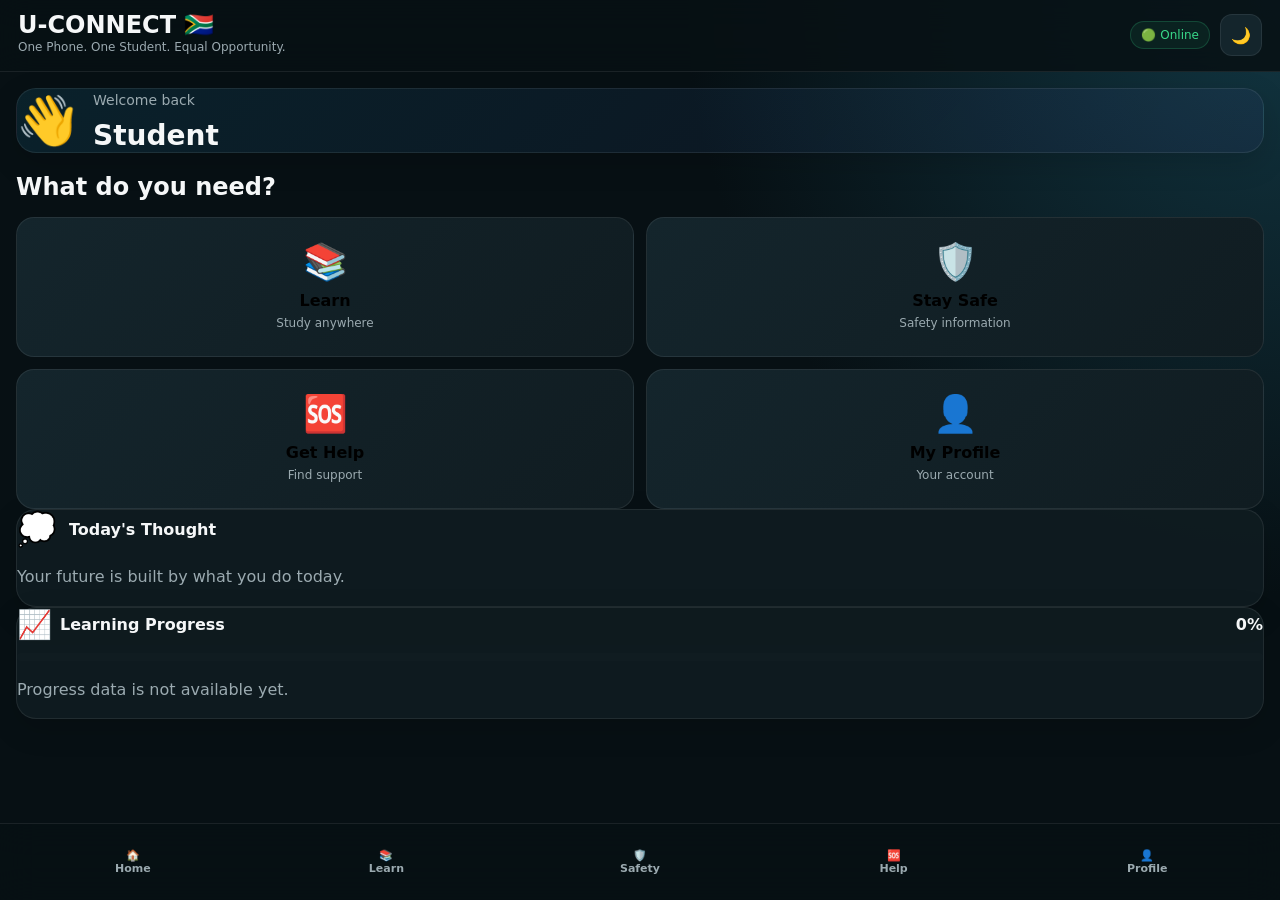
==== frontend/index.html @ ba4c5034 "Initial commit: U-CONNECT PWA with mobile-responsive design, offline support, and Render deployment " ====
<!DOCTYPE html>
<html lang="en">
<head>
    <meta charset="UTF-8">
    <meta name="viewport" content="width=device-width, initial-scale=1.0, viewport-fit=cover">
    <meta name="theme-color" content="#25b9f3">
    <meta name="description" content="One Phone. One Student. Equal Opportunity. Learn anywhere with U-CONNECT.">
    <meta name="apple-mobile-web-app-capable" content="yes">
    <meta name="apple-mobile-web-app-status-bar-style" content="black-translucent">
    <meta name="apple-mobile-web-app-title" content="U-CONNECT">
    <meta name="mobile-web-app-capable" content="yes">

    <title>U-CONNECT</title>

    <link rel="stylesheet" href="style.css">
    <link rel="manifest" href="manifest.json">
    <link rel="icon" type="image/svg+xml" href="data:image/svg+xml,<svg xmlns='http://www.w3.org/2000/svg' viewBox='0 0 192 192'><rect fill='%2325b9f3' width='192' height='192' rx='45'/><text x='96' y='96' font-size='120' fill='%23071014' text-anchor='middle' dominant-baseline='central' font-family='sans-serif' font-weight='bold'>U</text></svg>">
    <link rel="apple-touch-icon" href="data:image/svg+xml,<svg xmlns='http://www.w3.org/2000/svg' viewBox='0 0 192 192'><rect fill='%2325b9f3' width='192' height='192' rx='45'/><text x='96' y='96' font-size='120' fill='%23071014' text-anchor='middle' dominant-baseline='central' font-family='sans-serif' font-weight='bold'>U</text></svg>">
    
</head>

<body>

    <header class="top-bar">
        <div>
            <h1>U-CONNECT 🇿🇦</h1>
            <p>One Phone. One Student. Equal Opportunity.</p>
        </div>

        <div class="header-actions">
            <span id="connectionStatus" class="connection-status">🟢 Online</span>
            <button id="themeButton" class="icon-button" aria-label="Toggle theme">🌙</button>
        </div>
    </header>


    <main>

        <!-- HOME -->
        <section id="home" class="page active">

            <div class="welcome-card">
                <span class="wave">👋</span>

                <div>
                    <p>Welcome back</p>
                    <h2 id="studentName">Student</h2>
                </div>
            </div>


            <h2 class="section-title">What do you need?</h2>


            <div class="feature-grid">

                <button class="feature learning" onclick="openPage('learn')">
                    <span>📚</span>
                    <h3>Learn</h3>
                    <p>Study anywhere</p>
                </button>


                <button class="feature safety" onclick="openPage('safety')">
                    <span>🛡️</span>
                    <h3>Stay Safe</h3>
                    <p>Safety information</p>
                </button>


                <button class="feature help" onclick="openPage('help')">
                    <span>🆘</span>
                    <h3>Get Help</h3>
                    <p>Find support</p>
                </button>


                <button class="feature profile" onclick="openPage('profile')">
                    <span>👤</span>
                    <h3>My Profile</h3>
                    <p>Your account</p>
                </button>

            </div>


            <div class="daily-card">

                <div class="card-header">
                    <span>💭</span>
                    <h3>Today's Thought</h3>
                </div>

                <p id="dailyThought">
                    Your future is built by what you do today.
                </p>

            </div>


            <div class="progress-card">

                <div class="progress-info">
                    <div>
                        <span>📈</span>
                        <strong>Learning Progress</strong>
                    </div>

                    <strong id="overallProgressText">0%</strong>
                </div>

                <div class="progress-bar">
                    <div id="overallProgressBar" class="progress" style="width: 0%"></div>
                </div>

                <p id="progressSummaryText">Keep going. You've got this! 🔥</p>

            </div>

        </section>


        <!-- LEARN -->
        <section id="learn" class="page">

            <button class="back-button" onclick="openPage('home')">
                ← Back
            </button>

            <h2>📚 Learn</h2>

            <p class="page-description">
                Learn anywhere, even when you don't have a laptop.
            </p>


            <div class="subject">
                <span>💻</span>
                <div>
                    <h3>Information Technology</h3>
                    <p>Programming • Networks • Systems</p>
                </div>
            </div>


            <div class="subject">
                <span>➗</span>
                <div>
                    <h3>Mathematics</h3>
                    <p>Practice • Problems • Quizzes</p>
                </div>
            </div>


            <div class="subject">
                <span>📖</span>
                <div>
                    <h3>English</h3>
                    <p>Reading • Writing • Communication</p>
                </div>
            </div>


            <div class="subject">
                <span>🔬</span>
                <div>
                    <h3>Science</h3>
                    <p>Lessons • Experiments • Quizzes</p>
                </div>
            </div>

            <div class="report-card" style="margin-top: 20px;">
                <h3>Track your progress</h3>

                <form id="progressForm">
                    <label for="progressStudent">Student</label>
                    <select id="progressStudent" required></select>

                    <label for="progressSubject">Subject</label>
                    <input id="progressSubject" type="text" placeholder="e.g. Mathematics" required>

                    <label for="progressPercentage">Progress (%)</label>
                    <input id="progressPercentage" type="number" min="0" max="100" placeholder="75" required>

                    <button type="submit" class="primary-button">Save Progress</button>
                </form>
            </div>

            <div class="saved-students-panel" style="margin-top: 20px;">
                <h3>Recent progress</h3>
                <div id="progressList" class="saved-students-list"></div>
            </div>

        </section>


        <!-- SAFETY -->
        <section id="safety" class="page">

            <button class="back-button" onclick="openPage('home')">
                ← Back
            </button>

            <h2>🛡️ Stay Safe</h2>

            <p class="page-description">
                Information that can help you recognise unsafe situations.
            </p>


            <div class="safety-item">
                <span>💜</span>
                <div>
                    <h3>GBV Awareness</h3>
                    <p>Learn about warning signs and how to seek support.</p>
                </div>
            </div>


            <div class="safety-item">
                <span>🚫</span>
                <div>
                    <h3>Human Trafficking</h3>
                    <p>Learn how trafficking can happen and recognise warning signs.</p>
                </div>
            </div>


            <div class="safety-item">
                <span>🚗</span>
                <div>
                    <h3>Travel Safety</h3>
                    <p>Practical safety information for travelling to and from school.</p>
                </div>
            </div>


            <div class="safety-item">
                <span>🏫</span>
                <div>
                    <h3>School Safety</h3>
                    <p>Learn how to respond when something doesn't feel right.</p>
                </div>
            </div>

        </section>


        <!-- HELP -->
        <section id="help" class="page">

            <button class="back-button" onclick="openPage('home')">
                ← Back
            </button>

            <h2>🆘 Get Help</h2>

            <div class="emergency-card">

                <span>🚨</span>

                <h3>Need immediate help?</h3>

                <p>
                    If you are in immediate danger, contact the appropriate
                    emergency services or a trusted adult.
                </p>

                <button id="emergencyBtn" class="danger-button">
                    I NEED HELP
                </button>

            </div>

            <div class="report-card">
                <h3>Report an incident</h3>
                <form id="reportForm">
                    <label for="incidentType">Type of incident</label>
                    <select id="incidentType" required>
                        <option value="">Select</option>
                        <option value="harassment">Harassment</option>
                        <option value="unsafe_area">Unsafe area</option>
                        <option value="theft">Theft</option>
                        <option value="medical">Medical emergency</option>
                        <option value="other">Other</option>
                    </select>

                    <label for="description">Description</label>
                    <textarea id="description" rows="4" placeholder="Describe what happened..." required></textarea>

                    <button type="submit" class="primary-button">Submit Report</button>
                </form>
            </div>

            <div id="announcements" class="announcements-list"></div>

            <div class="help-item">
                👨‍🏫
                <div>
                    <h3>Trusted Teacher</h3>
                    <p>Contact a teacher or school support person.</p>
                </div>
            </div>


            <div class="help-item">
                👨‍👩‍👧
                <div>
                    <h3>Trusted Adult</h3>
                    <p>Speak to someone you trust.</p>
                </div>
            </div>

        </section>


        <!-- PROFILE -->
        <section id="profile" class="page">

            <button class="back-button" onclick="openPage('home')">
                ← Back
            </button>

            <h2>👤 My Profile</h2>


            <div class="profile-card">

                <div class="avatar">
                    👤
                </div>

                <h2 id="profileName">Student</h2>

                <p>U-CONNECT Student</p>

                <form id="profileForm" class="profile-form">
                    <label for="name">Student name</label>
                    <input id="name" type="text" placeholder="Enter your name" required>
                    <button type="submit" class="primary-button">Save Profile</button>
                </form>

                <div class="profile-stats">

                    <div>
                        <strong>0</strong>
                        <span>Lessons</span>
                    </div>

                    <div>
                        <strong>0</strong>
                        <span>Quizzes</span>
                    </div>

                    <div>
                        <strong>35%</strong>
                        <span>Progress</span>
                    </div>

                </div>

                <div class="saved-students-panel">
                    <h3>Saved students</h3>
                    <div id="savedStudentsList" class="saved-students-list"></div>
                </div>

            </div>

        </section>

    </main>


    <!-- BOTTOM NAVIGATION -->

    <nav class="bottom-nav">

        <button onclick="openPage('home')">
            🏠
            <span>Home</span>
        </button>

        <button onclick="openPage('learn')">
            📚
            <span>Learn</span>
        </button>

        <button onclick="openPage('safety')">
            🛡️
            <span>Safety</span>
        </button>

        <button onclick="openPage('help')">
            🆘
            <span>Help</span>
        </button>

        <button onclick="openPage('profile')">
            👤
            <span>Profile</span>
        </button>

    </nav>


    <script src="app.js"></script>

    <script>
        // Register Service Worker for PWA functionality
        if ('serviceWorker' in navigator) {
            window.addEventListener('load', async () => {
                try {
                    const registration = await navigator.serviceWorker.register('./service-worker.js', {
                        scope: './'
                    });
                    console.log('Service Worker registered successfully:', registration);

                    // Check for updates periodically
                    setInterval(() => {
                        registration.update();
                    }, 60000); // Check every minute

                    // Listen for updates
                    registration.addEventListener('updatefound', () => {
                        const newWorker = registration.installing;
                        newWorker.addEventListener('statechange', () => {
                            if (newWorker.state === 'installed' && navigator.serviceWorker.controller) {
                                // New service worker available, show update prompt
                                console.log('New version available! Please refresh to update.');
                                // You can show a toast/notification here
                            }
                        });
                    });
                } catch (error) {
                    console.error('Service Worker registration failed:', error);
                }
            });

            // Handle controller change (user confirmed update)
            navigator.serviceWorker.addEventListener('controllerchange', () => {
                console.log('Service Worker activated');
                // Optionally reload the page when a new version is activated
                // window.location.reload();
            });
        } else {
            console.warn('Service Workers are not supported in this browser');
        }

        // Detect if app is installed (PWA)
        window.addEventListener('beforeinstallprompt', (event) => {
            console.log('Install prompt available');
            // Store the event for later use
            window.deferredPrompt = event;
            // You can show an install button here
        });

        window.addEventListener('appinstalled', () => {
            console.log('App installed as PWA');
            window.deferredPrompt = null;
        });

        // Display mode detection
        if (window.matchMedia('(display-mode: standalone)').matches) {
            console.log('App is running in standalone mode (PWA)');
        }
    </script>

</body>
</html>
---- frontend/style.css ----
:root {
    --bg: #071014;
    --card: #101c21;
    --card2: #14252c;
    --text: #f5f7f8;
    --muted: #9baab0;
    --accent: #25b9f3;
    --accent2: #7c5cff;
    --danger: #ff4d5f;
    --success: #39d98a;
    --border: rgba(255,255,255,.08);
}

* { box-sizing: border-box; }
body {
    margin: 0;
    font-family: Inter, system-ui, -apple-system, BlinkMacSystemFont, "Segoe UI", sans-serif;
    background: radial-gradient(circle at top right, #123642 0, var(--bg) 38%);
    color: var(--text);
    min-height: 100vh;
}
a { color: inherit; text-decoration: none; }
button, input, textarea, select { font: inherit; }

.top-bar {
    position: sticky; top: 0; z-index: 10;
    display: flex; align-items: center; justify-content: space-between;
    padding: 14px 18px;
    background: rgba(7,16,20,.88);
    backdrop-filter: blur(16px);
    border-bottom: 1px solid var(--border);
}

.top-bar h1 {
    font-size: clamp(18px, 5vw, 24px);
    margin: 0;
}

.top-bar > div:first-child p {
    display: none;
    margin: 0;
}

@media (min-width: 768px) {
    .top-bar > div:first-child p {
        display: block;
        font-size: 12px;
    }
}

.header-actions {
    display: flex;
    align-items: center;
    gap: 10px;
}

.connection-status {
    font-size: 12px;
    color: var(--success);
    background: rgba(57, 217, 138, 0.08);
    border: 1px solid rgba(57, 217, 138, 0.2);
    border-radius: 999px;
    padding: 6px 10px;
}

.icon-button {
    border: 1px solid var(--border);
    background: var(--card2);
    color: var(--text);
    width: 42px;
    height: 42px;
    border-radius: 12px;
    cursor: pointer;
    touch-action: manipulation;
    transition: all 0.2s ease;
}

.icon-button:active {
    transform: scale(0.95);
}

@media (max-width: 600px) {
    .icon-button {
        width: 48px;
        height: 48px;
    }
}

main { 
    padding: 16px;
    padding-bottom: 110px;
}

@media (max-width: 600px) {
    main {
        padding: 12px;
        padding-bottom: 110px;
    }
}

.page {
    display: none;
}

.page.active {
    display: block;
}

.logo { font-weight: 900; letter-spacing: -1px; font-size: 21px; }
.logo span { color: var(--accent); }
.avatar {
    width: 40px; height: 40px; border-radius: 50%;
    display: grid; place-items: center; background: var(--card2);
    border: 1px solid var(--border);
    margin-bottom: 12px;
}
.container { width: min(920px, 100%); margin: auto; padding: 24px 16px 110px; }
.hero {
    padding: 28px 20px;
    border: 1px solid var(--border);
    border-radius: 28px;
    background: linear-gradient(135deg, rgba(37,185,243,.15), rgba(124,92,255,.10));
}
.eyebrow { color: var(--accent); font-weight: 800; text-transform: uppercase; font-size: 12px; letter-spacing: 1.4px; }
h1 { font-size: clamp(32px, 8vw, 56px); line-height: .98; margin: 10px 0 14px; }
h2 { margin-top: 30px; }
p { color: var(--muted); line-height: 1.6; }
.grid {
    display: grid; grid-template-columns: repeat(2, minmax(0, 1fr));
    gap: 14px; margin-top: 18px;
}
.card {
    background: linear-gradient(145deg, var(--card2), var(--card));
    border: 1px solid var(--border);
    border-radius: 22px;
    padding: 20px;
}
.card .icon { font-size: 28px; margin-bottom: 12px; }
.card h3 { margin: 0 0 7px; }
.card p { margin: 0; font-size: 14px; }
.cta {
    display: inline-block; margin-top: 18px; padding: 13px 18px;
    border-radius: 14px; background: var(--accent); color: #001018;
    font-weight: 900;
}
.secondary { background: var(--card2); color: var(--text); border: 1px solid var(--border); margin-left: 8px; }
.bottom-nav {
    position: fixed; bottom: 0; left: 0; right: 0; z-index: 20;
    display: grid; grid-template-columns: repeat(5, 1fr);
    background: rgba(7,16,20,.94); backdrop-filter: blur(18px);
    border-top: 1px solid var(--border);
    padding: 8px 6px max(8px, env(safe-area-inset-bottom));
}

.bottom-nav button {
    background: transparent;
    border: none;
    color: var(--muted);
    font-size: 11px;
    font-weight: 800;
    padding: 8px 4px;
    cursor: pointer;
    touch-action: manipulation;
    transition: all 0.2s ease;
    display: flex;
    flex-direction: column;
    align-items: center;
    justify-content: center;
    min-height: 60px;
    border-radius: 12px;
}

.bottom-nav button:active {
    background: var(--card2);
    color: var(--accent);
}

.bottom-nav .navicon { 
    display: block; 
    font-size: 21px; 
    margin-bottom: 3px; 
}

@media (max-width: 600px) {
    .bottom-nav button {
        min-height: 70px;
        font-size: 10px;
        padding: 6px 4px;
    }
    .bottom-nav .navicon {
        font-size: 24px;
    }
}
.form,
.profile-form,
.report-card,
.saved-students-panel,
.profile-card,
.safety-item,
.subject,
.help-item,
.daily-card,
.progress-card,
.welcome-card,
.emergency-card,
.announcement {
    background: rgba(16, 28, 33, 0.9);
    border: 1px solid var(--border);
    border-radius: 20px;
    box-shadow: 0 10px 30px rgba(0,0,0,0.15);
}
.form {
    max-width: 520px; margin: 30px auto;
    background: var(--card); padding: 22px; border-radius: 22px;
    border: 1px solid var(--border);
}

.welcome-card {
    display: flex;
    align-items: center;
    gap: 16px;
    background: linear-gradient(135deg, rgba(37, 185, 243, 0.1), rgba(124, 92, 255, 0.05));
}

.welcome-card .wave {
    font-size: 48px;
    flex-shrink: 0;
    line-height: 1;
}

.welcome-card h2 {
    margin: 8px 0 0 0;
    font-size: clamp(20px, 6vw, 28px);
}

.welcome-card p {
    margin: 0;
    font-size: 14px;
}

.daily-card .card-header {
    display: flex;
    align-items: center;
    gap: 12px;
    margin-bottom: 12px;
}

.daily-card .card-header span {
    font-size: 32px;
}

.daily-card .card-header h3 {
    font-size: 16px;
    margin: 0;
}

.progress-card .progress-info {
    display: flex;
    align-items: center;
    justify-content: space-between;
    gap: 12px;
    margin-bottom: 12px;
    flex-wrap: wrap;
}

.progress-card .progress-info > div {
    display: flex;
    align-items: center;
    gap: 8px;
}

.progress-card .progress-info span {
    font-size: 28px;
}

.progress-bar {
    width: 100%;
    height: 8px;
    background: var(--card);
    border-radius: 10px;
    overflow: hidden;
    margin: 12px 0;
}

.progress-bar .progress {
    height: 100%;
    background: linear-gradient(90deg, var(--accent), var(--accent2));
    transition: width 0.3s ease;
}

.emergency-card {
    text-align: center;
    padding: 28px 20px !important;
}

.emergency-card span {
    font-size: 48px;
    display: block;
    margin-bottom: 12px;
}

.emergency-card h3 {
    font-size: 20px;
    margin-bottom: 12px;
}

.emergency-card p {
    margin-bottom: 18px;
}

.danger-button {
    background: var(--danger);
    color: white;
    border: none;
    padding: 16px 28px;
    border-radius: 12px;
    font-weight: 900;
    font-size: 16px;
    cursor: pointer;
    touch-action: manipulation;
    transition: all 0.2s ease;
    width: 100%;
    min-height: 50px;
}

.danger-button:active {
    transform: scale(0.98);
}

@media (max-width: 600px) {
    .form {
        max-width: none;
        margin: 20px 0;
        padding: 18px;
    }
    .welcome-card {
        padding: 16px;
        gap: 12px;
    }
    .welcome-card .wave {
        font-size: 40px;
    }
    .daily-card,
    .progress-card,
    .emergency-card,
    .report-card,
    .announcement {
        padding: 16px;
    }
    .emergency-card {
        padding: 20px 16px !important;
    }
}
label { 
    display: block; 
    font-weight: 700; 
    margin: 15px 0 7px; 
    font-size: clamp(13px, 3vw, 14px);
}

input, textarea, select {
    width: 100%; 
    padding: 14px; 
    border-radius: 13px;
    background: #09151a; 
    color: var(--text);
    border: 1px solid var(--border); 
    outline: none;
    font-size: 16px;
    touch-action: manipulation;
    transition: all 0.2s ease;
}

input:focus, 
textarea:focus, 
select:focus {
    border-color: var(--accent);
    box-shadow: 0 0 0 3px rgba(37, 185, 243, 0.1);
}

textarea { 
    min-height: 130px; 
    resize: vertical; 
}

@media (max-width: 600px) {
    input, textarea, select {
        font-size: 16px;
        padding: 16px;
        min-height: 48px;
    }
    textarea {
        min-height: 120px;
    }
}
.submit,
.primary-button {
    width: 100%; border: 0; padding: 16px 14px; border-radius: 13px;
    background: var(--accent); color: #001018; font-weight: 900; margin-top: 18px;
    cursor: pointer;
    touch-action: manipulation;
    transition: all 0.2s ease;
    font-size: 16px;
    min-height: 48px;
}

.primary-button {
    width: auto;
    padding: 14px 24px;
    min-width: 120px;
}

.submit:active,
.primary-button:active {
    transform: scale(0.98);
    opacity: 0.9;
}

@media (hover: hover) {
    .submit:hover,
    .primary-button:hover {
        opacity: 0.9;
    }
}
.flash { padding: 13px 15px; border-radius: 13px; margin: 12px 0; background: var(--card2); }
.flash.success { border-left: 4px solid var(--success); }
.flash.error { border-left: 4px solid var(--danger); }
.sos {
    display: block; text-align: center; padding: 20px; border-radius: 20px;
    background: var(--danger); color: white; font-size: 22px; font-weight: 950;
    margin: 18px 0;
}
.small { font-size: 12px; color: var(--muted); }

.saved-students-panel {
    margin-top: 20px;
    padding: 16px;
}

.saved-students-panel h3 {
    margin-top: 0;
    margin-bottom: 12px;
}

.saved-students-list {
    display: flex;
    flex-direction: column;
    gap: 10px;
}

.saved-student {
    display: flex;
    flex-direction: column;
    gap: 4px;
    padding: 12px 14px;
    border-radius: 12px;
    background: rgba(37, 185, 243, 0.08);
    border: 1px solid rgba(37, 185, 243, 0.15);
}

.saved-student.empty {
    color: var(--muted);
    font-size: 14px;
    background: rgba(255,255,255,0.02);
}

.saved-student small {
    color: var(--muted);
}

.feature-grid {
    display: grid;
    grid-template-columns: repeat(2, 1fr);
    gap: 12px;
    margin-top: 16px;
}

.feature {
    background: linear-gradient(135deg, var(--card2), var(--card));
    border: 1px solid var(--border);
    border-radius: 18px;
    padding: 20px 16px;
    display: flex;
    flex-direction: column;
    align-items: center;
    justify-content: center;
    text-align: center;
    cursor: pointer;
    transition: all 0.2s ease;
    touch-action: manipulation;
    min-height: 140px;
    font-size: 14px;
}

.feature span {
    font-size: 36px;
    display: block;
    margin-bottom: 8px;
}

.feature h3 {
    margin: 0 0 4px 0;
    font-size: 16px;
}

.feature p {
    margin: 0;
    font-size: 12px;
    color: var(--muted);
}

.feature:active {
    transform: scale(0.98);
}

@media (hover: hover) {
    .feature:hover {
        background: linear-gradient(135deg, var(--card), var(--card2));
        border-color: var(--accent);
    }
}

.back-button {
    background: transparent;
    border: 1px solid var(--border);
    color: var(--text);
    padding: 10px 16px;
    border-radius: 10px;
    cursor: pointer;
    margin-bottom: 16px;
    touch-action: manipulation;
    font-size: 14px;
    transition: all 0.2s ease;
}

.back-button:active {
    background: var(--card2);
}

.section-title {
    margin-top: 20px;
    margin-bottom: 12px;
    font-size: clamp(18px, 5vw, 24px);
}

.page-description {
    color: var(--muted);
    margin-bottom: 16px;
    font-size: 14px;
}

.subject,
.safety-item,
.help-item {
    display: flex;
    gap: 12px;
    padding: 16px;
    border-radius: 16px;
    background: var(--card);
    border: 1px solid var(--border);
    margin-bottom: 12px;
    cursor: pointer;
    transition: all 0.2s ease;
    touch-action: manipulation;
    align-items: flex-start;
}

.subject span,
.safety-item span,
.help-item span {
    font-size: 28px;
    flex-shrink: 0;
}

.subject:active,
.safety-item:active,
.help-item:active {
    background: var(--card2);
}

.subject h3,
.safety-item h3,
.help-item h3 {
    margin: 0 0 4px 0;
    font-size: 16px;
}

.subject p,
.safety-item p,
.help-item p {
    margin: 0;
    font-size: 13px;
    color: var(--muted);
}

@media (max-width: 600px) {
    .grid { grid-template-columns: 1fr; }
    .container { padding-top: 16px; }
    .secondary { margin-left: 4px; }
    .top-bar { padding: 12px 14px; }
    main { padding: 12px; }
    .feature-grid {
        grid-template-columns: 1fr 1fr;
        gap: 10px;
    }
    .feature {
        min-height: 120px;
        padding: 16px 12px;
    }
    .feature span {
        font-size: 32px;
    }
    .bottom-nav button span {
        display: block;
        font-size: 10px;
    }
    input, textarea, select {
        font-size: 16px;
    }
}

/* Ultra-small screens (under 400px) */
@media (max-width: 380px) {
    .feature-grid {
        grid-template-columns: 1fr;
    }
    .feature {
        min-height: 100px;
    }
    h1 {
        font-size: 18px;
    }
    h2 {
        font-size: 18px;
    }
    .feature h3 {
        font-size: 14px;
    }
    .welcome-card .wave {
        font-size: 36px;
    }
}

/* Prevent zoom on input focus */
@media (max-width: 600px) {
    input:focus,
    textarea:focus,
    select:focus {
        font-size: 16px;
    }
}
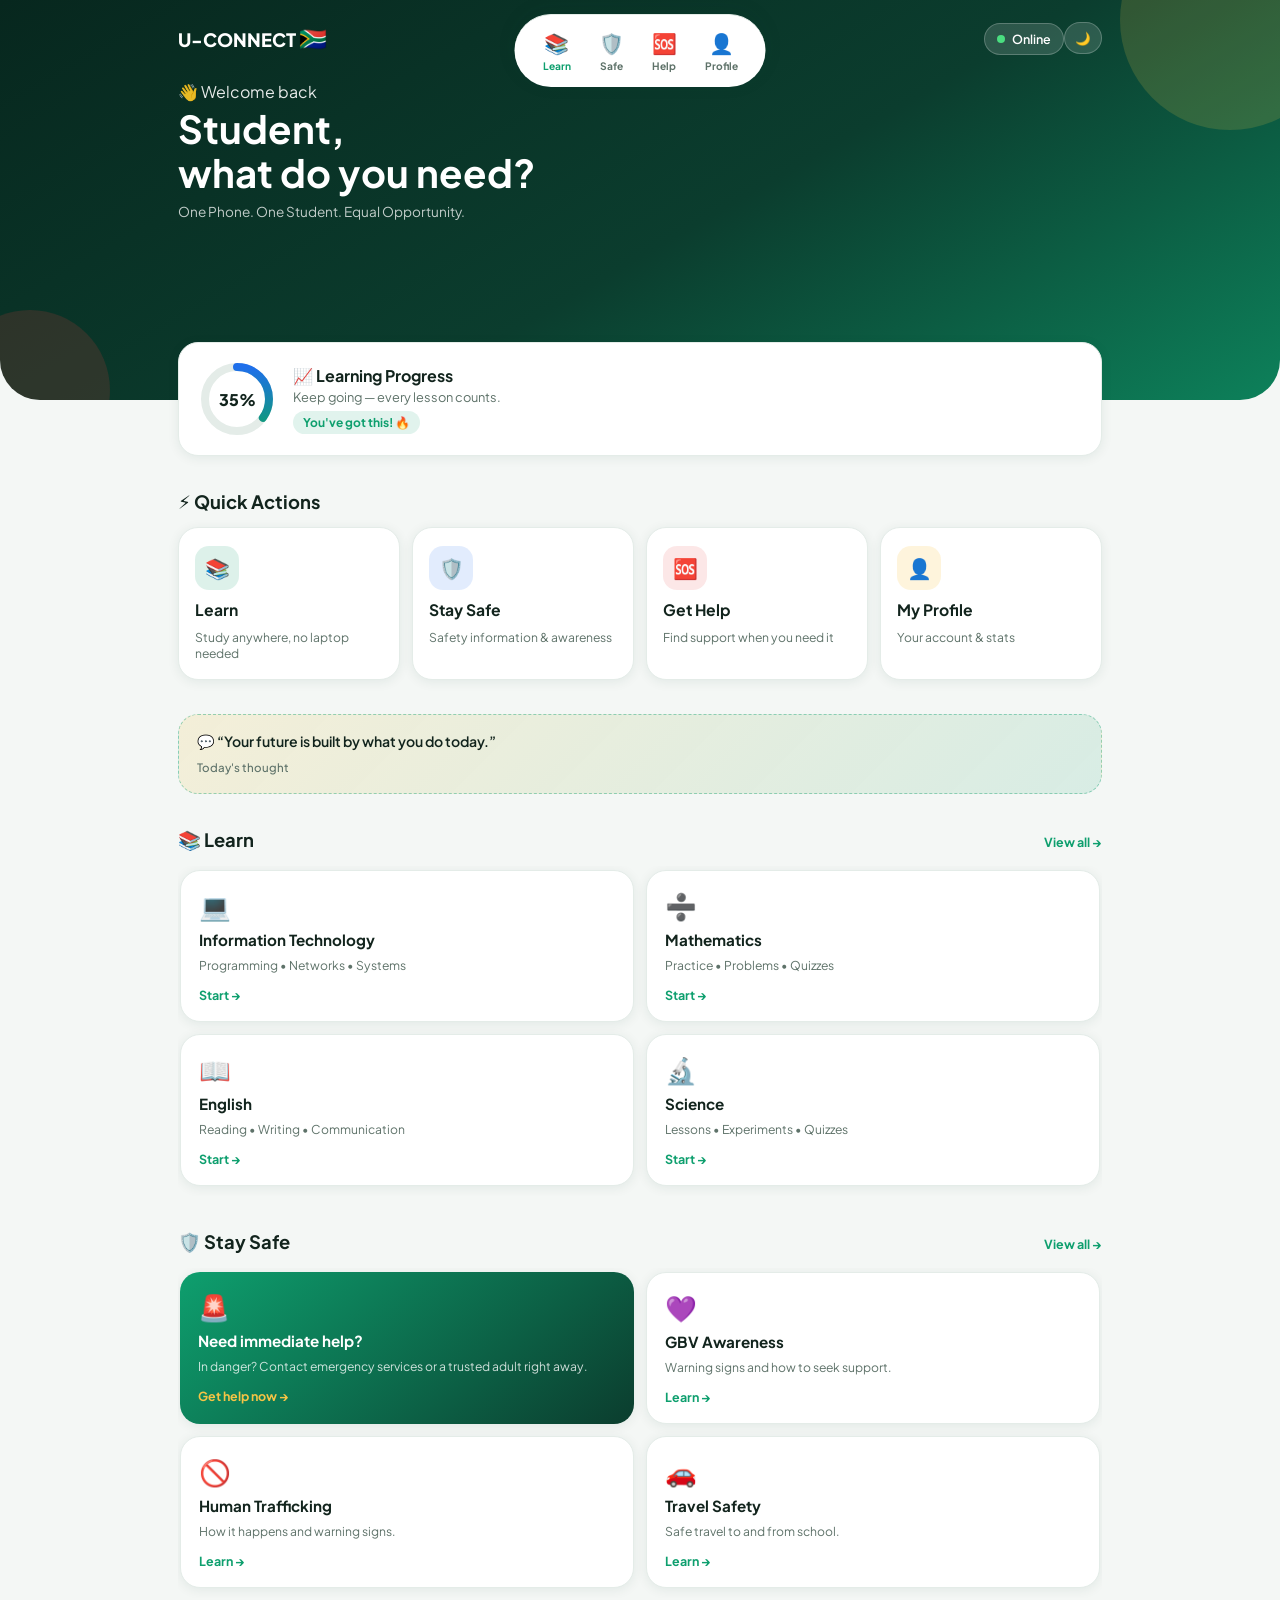
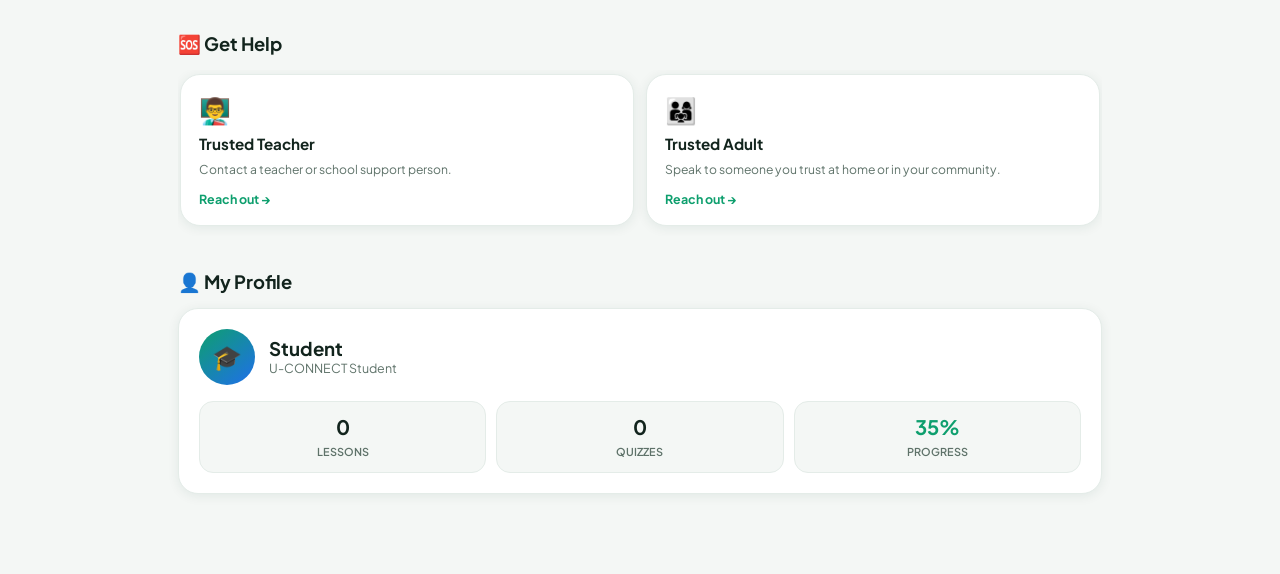
==== commit 5194ca5d: "Replace homepage with mobile-first U-CONNECT design" ====
--- a/frontend/index.html
+++ b/frontend/index.html
@@ -1,469 +1,44 @@
 <!DOCTYPE html>
 <html lang="en">
 <head>
-    <meta charset="UTF-8">
-    <meta name="viewport" content="width=device-width, initial-scale=1.0, viewport-fit=cover">
-    <meta name="theme-color" content="#25b9f3">
-    <meta name="description" content="One Phone. One Student. Equal Opportunity. Learn anywhere with U-CONNECT.">
-    <meta name="apple-mobile-web-app-capable" content="yes">
-    <meta name="apple-mobile-web-app-status-bar-style" content="black-translucent">
-    <meta name="apple-mobile-web-app-title" content="U-CONNECT">
-    <meta name="mobile-web-app-capable" content="yes">
-
-    <title>U-CONNECT</title>
-
-    <link rel="stylesheet" href="style.css">
-    <link rel="manifest" href="manifest.json">
-    <link rel="icon" type="image/svg+xml" href="data:image/svg+xml,<svg xmlns='http://www.w3.org/2000/svg' viewBox='0 0 192 192'><rect fill='%2325b9f3' width='192' height='192' rx='45'/><text x='96' y='96' font-size='120' fill='%23071014' text-anchor='middle' dominant-baseline='central' font-family='sans-serif' font-weight='bold'>U</text></svg>">
-    <link rel="apple-touch-icon" href="data:image/svg+xml,<svg xmlns='http://www.w3.org/2000/svg' viewBox='0 0 192 192'><rect fill='%2325b9f3' width='192' height='192' rx='45'/><text x='96' y='96' font-size='120' fill='%23071014' text-anchor='middle' dominant-baseline='central' font-family='sans-serif' font-weight='bold'>U</text></svg>">
-    
+<meta charset="UTF-8">
+<meta name="viewport" content="width=device-width, initial-scale=1.0, viewport-fit=cover">
+<meta name="theme-color" content="#0B3D2E">
+<meta name="description" content="One Phone. One Student. Equal Opportunity.">
+<title>U-CONNECT</title>
+<link rel="manifest" href="manifest.json">
+<link rel="preconnect" href="https://fonts.googleapis.com">
+<link href="https://fonts.googleapis.com/css2?family=Plus+Jakarta+Sans:wght@400;500;600;700;800&display=swap" rel="stylesheet">
+<style>
+:root{--green:#0E9F6E;--dark:#0B3D2E;--deep:#07271E;--gold:#F6C445;--red:#E23A3A;--blue:#1F6FEB;--bg:#F4F7F5;--card:#FFF;--ink:#12241D;--muted:#5E7269;--line:#E4ECE8;--shadow:0 2px 12px rgba(11,61,46,.08);--radius:20px}
+[data-theme=dark]{--bg:#0C1A15;--card:#132720;--ink:#EDF5F1;--muted:#93A89F;--line:#1E3A30;--shadow:0 2px 14px rgba(0,0,0,.35)}
+*{box-sizing:border-box;margin:0;padding:0;-webkit-tap-highlight-color:transparent}html{scroll-behavior:smooth}body{font-family:"Plus Jakarta Sans",system-ui,sans-serif;background:var(--bg);color:var(--ink);min-height:100vh;transition:.3s}a{color:inherit;text-decoration:none}button{font:inherit;border:0;background:none;color:inherit;cursor:pointer}.wrap{max-width:960px;margin:auto;padding:0 18px 110px}
+.hero{position:relative;overflow:hidden;background:linear-gradient(150deg,var(--deep),var(--dark) 55%,var(--green) 120%);color:#fff;padding:22px 0 90px;border-radius:0 0 32px 32px}.hero:before,.hero:after{content:"";position:absolute;border-radius:50%;opacity:.16}.hero:before{width:220px;height:220px;background:var(--gold);top:-90px;right:-60px}.hero:after{width:160px;height:160px;background:var(--red);bottom:-70px;left:-50px}.topbar{display:flex;justify-content:space-between;align-items:center;gap:12px}.brand{font-size:1.15rem;font-weight:800}.flag{font-size:1.4rem}.pill{display:inline-flex;align-items:center;gap:7px;padding:7px 12px;border:1px solid #ffffff38;border-radius:999px;background:#ffffff24;color:#fff;font-size:.78rem;font-weight:600}.dot{width:8px;height:8px;border-radius:50%;background:#4ADE80;animation:pulse 2s infinite}@keyframes pulse{70%{box-shadow:0 0 0 8px #4ade8000}}.greet{margin-top:26px}.greet .hi{font-size:1rem;opacity:.9}.greet h1{font-size:clamp(1.7rem,6vw,2.4rem);line-height:1.15;margin-top:5px}.greet p{font-size:.85rem;opacity:.75;margin-top:8px}
+.progress-card{position:relative;z-index:2;margin-top:-58px;padding:18px 20px;display:flex;align-items:center;gap:18px;background:var(--card);border:1px solid var(--line);border-radius:var(--radius);box-shadow:var(--shadow)}.ring{position:relative;width:76px;height:76px;flex:none}.ring svg{transform:rotate(-90deg)}.ring .bg{stroke:var(--line)}.ring .fg{stroke:url(#grad);stroke-linecap:round;transition:stroke-dashoffset 1s}.ring .pct{position:absolute;inset:0;display:grid;place-items:center;font-weight:800}.pc-text h2{font-size:1rem}.pc-text p{font-size:.8rem;color:var(--muted);margin-top:3px}.fire{display:inline-block;margin-top:6px;padding:4px 10px;border-radius:999px;background:#0e9f6e1f;color:var(--green);font-size:.75rem;font-weight:700}
+section{margin-top:34px}.sec-head{display:flex;justify-content:space-between;align-items:baseline;margin-bottom:14px}.sec-head h2{font-size:1.15rem}.view,.go{color:var(--green);font-size:.78rem;font-weight:700}.actions{display:grid;grid-template-columns:repeat(2,1fr);gap:12px}.action,.card,.profile{background:var(--card);border:1px solid var(--line);border-radius:var(--radius);box-shadow:var(--shadow)}.action{padding:18px 16px;display:flex;flex-direction:column;gap:10px;transition:transform .15s}.action:active,.card:active{transform:scale(.97)}.action .ic{width:44px;height:44px;display:grid;place-items:center;border-radius:14px;font-size:1.25rem;background:#0e9f6e24}.action:nth-child(2) .ic{background:#1f6feb21}.action:nth-child(3) .ic{background:#e23a3a1f}.action:nth-child(4) .ic{background:#f6c44530}.action b{font-size:.98rem}.action span,.card p{font-size:.76rem;color:var(--muted)}
+.thought{padding:16px 18px;border:1px dashed #0e9f6e66;border-radius:var(--radius);background:linear-gradient(135deg,#f6c44529,#0e9f6e1f);font-size:.88rem;font-weight:600;line-height:1.55}.thought small{display:block;margin-top:6px;color:var(--muted);font-size:.72rem;font-weight:500}.hscroll{display:flex;gap:12px;overflow-x:auto;padding:4px 2px 10px;scroll-snap-type:x mandatory;scrollbar-width:none}.hscroll::-webkit-scrollbar{display:none}.card{scroll-snap-align:start;flex:0 0 78%;max-width:300px;padding:18px;display:flex;flex-direction:column;gap:8px;position:relative;overflow:hidden}.card .ic{font-size:1.6rem}.card h3{font-size:.95rem}.card .go{margin-top:6px;align-self:flex-start}.card.accent{background:linear-gradient(140deg,var(--green),var(--dark));color:#fff;border:0}.card.accent p{color:#ffffffcc}.card.accent .go{color:var(--gold)}.profile{padding:20px;display:flex;flex-direction:column;gap:16px}.p-row{display:flex;align-items:center;gap:14px}.avatar{width:56px;height:56px;display:grid;place-items:center;border-radius:50%;background:linear-gradient(140deg,var(--green),var(--blue));font-size:1.5rem}.p-row p{font-size:.78rem;color:var(--muted)}.stats{display:grid;grid-template-columns:repeat(3,1fr);gap:10px}.stat{padding:12px 8px;text-align:center;border:1px solid var(--line);border-radius:14px;background:var(--bg)}.stat b{display:block;font-size:1.25rem}.stat span{font-size:.68rem;color:var(--muted);font-weight:600;text-transform:uppercase}
+nav.tabs{position:fixed;z-index:50;left:0;right:0;bottom:0;display:flex;justify-content:space-around;padding:10px 8px calc(10px + env(safe-area-inset-bottom));background:var(--card);border-top:1px solid var(--line);box-shadow:0 -4px 20px #0b3d2e14}.tabs a{display:flex;flex-direction:column;align-items:center;gap:3px;padding:7px 14px;border-radius:12px;color:var(--muted);font-size:.64rem;font-weight:700}.tabs a.active{color:var(--green)}.ti{font-size:1.25rem}.theme{padding:7px 10px}
+@media(min-width:760px){.hero{padding-bottom:100px;border-radius:0 0 40px 40px}.actions{grid-template-columns:repeat(4,1fr)}.hscroll{display:grid;grid-template-columns:repeat(2,1fr)}.card{max-width:none}.tabs{top:14px;bottom:auto!important;left:50%!important;right:auto!important;transform:translateX(-50%);width:auto;border-radius:999px;padding:8px 14px!important}.wrap{padding-bottom:80px}}
+@media(max-width:380px){.wrap{padding-left:12px;padding-right:12px}.actions{grid-template-columns:1fr}.progress-card{gap:12px;padding:16px}.pc-text p{font-size:.72rem}}
+</style>
 </head>
-
 <body>
-
-    <header class="top-bar">
-        <div>
-            <h1>U-CONNECT 🇿🇦</h1>
-            <p>One Phone. One Student. Equal Opportunity.</p>
-        </div>
-
-        <div class="header-actions">
-            <span id="connectionStatus" class="connection-status">🟢 Online</span>
-            <button id="themeButton" class="icon-button" aria-label="Toggle theme">🌙</button>
-        </div>
-    </header>
-
-
-    <main>
-
-        <!-- HOME -->
-        <section id="home" class="page active">
-
-            <div class="welcome-card">
-                <span class="wave">👋</span>
-
-                <div>
-                    <p>Welcome back</p>
-                    <h2 id="studentName">Student</h2>
-                </div>
-            </div>
-
-
-            <h2 class="section-title">What do you need?</h2>
-
-
-            <div class="feature-grid">
-
-                <button class="feature learning" onclick="openPage('learn')">
-                    <span>📚</span>
-                    <h3>Learn</h3>
-                    <p>Study anywhere</p>
-                </button>
-
-
-                <button class="feature safety" onclick="openPage('safety')">
-                    <span>🛡️</span>
-                    <h3>Stay Safe</h3>
-                    <p>Safety information</p>
-                </button>
-
-
-                <button class="feature help" onclick="openPage('help')">
-                    <span>🆘</span>
-                    <h3>Get Help</h3>
-                    <p>Find support</p>
-                </button>
-
-
-                <button class="feature profile" onclick="openPage('profile')">
-                    <span>👤</span>
-                    <h3>My Profile</h3>
-                    <p>Your account</p>
-                </button>
-
-            </div>
-
-
-            <div class="daily-card">
-
-                <div class="card-header">
-                    <span>💭</span>
-                    <h3>Today's Thought</h3>
-                </div>
-
-                <p id="dailyThought">
-                    Your future is built by what you do today.
-                </p>
-
-            </div>
-
-
-            <div class="progress-card">
-
-                <div class="progress-info">
-                    <div>
-                        <span>📈</span>
-                        <strong>Learning Progress</strong>
-                    </div>
-
-                    <strong id="overallProgressText">0%</strong>
-                </div>
-
-                <div class="progress-bar">
-                    <div id="overallProgressBar" class="progress" style="width: 0%"></div>
-                </div>
-
-                <p id="progressSummaryText">Keep going. You've got this! 🔥</p>
-
-            </div>
-
-        </section>
-
-
-        <!-- LEARN -->
-        <section id="learn" class="page">
-
-            <button class="back-button" onclick="openPage('home')">
-                ← Back
-            </button>
-
-            <h2>📚 Learn</h2>
-
-            <p class="page-description">
-                Learn anywhere, even when you don't have a laptop.
-            </p>
-
-
-            <div class="subject">
-                <span>💻</span>
-                <div>
-                    <h3>Information Technology</h3>
-                    <p>Programming • Networks • Systems</p>
-                </div>
-            </div>
-
-
-            <div class="subject">
-                <span>➗</span>
-                <div>
-                    <h3>Mathematics</h3>
-                    <p>Practice • Problems • Quizzes</p>
-                </div>
-            </div>
-
-
-            <div class="subject">
-                <span>📖</span>
-                <div>
-                    <h3>English</h3>
-                    <p>Reading • Writing • Communication</p>
-                </div>
-            </div>
-
-
-            <div class="subject">
-                <span>🔬</span>
-                <div>
-                    <h3>Science</h3>
-                    <p>Lessons • Experiments • Quizzes</p>
-                </div>
-            </div>
-
-            <div class="report-card" style="margin-top: 20px;">
-                <h3>Track your progress</h3>
-
-                <form id="progressForm">
-                    <label for="progressStudent">Student</label>
-                    <select id="progressStudent" required></select>
-
-                    <label for="progressSubject">Subject</label>
-                    <input id="progressSubject" type="text" placeholder="e.g. Mathematics" required>
-
-                    <label for="progressPercentage">Progress (%)</label>
-                    <input id="progressPercentage" type="number" min="0" max="100" placeholder="75" required>
-
-                    <button type="submit" class="primary-button">Save Progress</button>
-                </form>
-            </div>
-
-            <div class="saved-students-panel" style="margin-top: 20px;">
-                <h3>Recent progress</h3>
-                <div id="progressList" class="saved-students-list"></div>
-            </div>
-
-        </section>
-
-
-        <!-- SAFETY -->
-        <section id="safety" class="page">
-
-            <button class="back-button" onclick="openPage('home')">
-                ← Back
-            </button>
-
-            <h2>🛡️ Stay Safe</h2>
-
-            <p class="page-description">
-                Information that can help you recognise unsafe situations.
-            </p>
-
-
-            <div class="safety-item">
-                <span>💜</span>
-                <div>
-                    <h3>GBV Awareness</h3>
-                    <p>Learn about warning signs and how to seek support.</p>
-                </div>
-            </div>
-
-
-            <div class="safety-item">
-                <span>🚫</span>
-                <div>
-                    <h3>Human Trafficking</h3>
-                    <p>Learn how trafficking can happen and recognise warning signs.</p>
-                </div>
-            </div>
-
-
-            <div class="safety-item">
-                <span>🚗</span>
-                <div>
-                    <h3>Travel Safety</h3>
-                    <p>Practical safety information for travelling to and from school.</p>
-                </div>
-            </div>
-
-
-            <div class="safety-item">
-                <span>🏫</span>
-                <div>
-                    <h3>School Safety</h3>
-                    <p>Learn how to respond when something doesn't feel right.</p>
-                </div>
-            </div>
-
-        </section>
-
-
-        <!-- HELP -->
-        <section id="help" class="page">
-
-            <button class="back-button" onclick="openPage('home')">
-                ← Back
-            </button>
-
-            <h2>🆘 Get Help</h2>
-
-            <div class="emergency-card">
-
-                <span>🚨</span>
-
-                <h3>Need immediate help?</h3>
-
-                <p>
-                    If you are in immediate danger, contact the appropriate
-                    emergency services or a trusted adult.
-                </p>
-
-                <button id="emergencyBtn" class="danger-button">
-                    I NEED HELP
-                </button>
-
-            </div>
-
-            <div class="report-card">
-                <h3>Report an incident</h3>
-                <form id="reportForm">
-                    <label for="incidentType">Type of incident</label>
-                    <select id="incidentType" required>
-                        <option value="">Select</option>
-                        <option value="harassment">Harassment</option>
-                        <option value="unsafe_area">Unsafe area</option>
-                        <option value="theft">Theft</option>
-                        <option value="medical">Medical emergency</option>
-                        <option value="other">Other</option>
-                    </select>
-
-                    <label for="description">Description</label>
-                    <textarea id="description" rows="4" placeholder="Describe what happened..." required></textarea>
-
-                    <button type="submit" class="primary-button">Submit Report</button>
-                </form>
-            </div>
-
-            <div id="announcements" class="announcements-list"></div>
-
-            <div class="help-item">
-                👨‍🏫
-                <div>
-                    <h3>Trusted Teacher</h3>
-                    <p>Contact a teacher or school support person.</p>
-                </div>
-            </div>
-
-
-            <div class="help-item">
-                👨‍👩‍👧
-                <div>
-                    <h3>Trusted Adult</h3>
-                    <p>Speak to someone you trust.</p>
-                </div>
-            </div>
-
-        </section>
-
-
-        <!-- PROFILE -->
-        <section id="profile" class="page">
-
-            <button class="back-button" onclick="openPage('home')">
-                ← Back
-            </button>
-
-            <h2>👤 My Profile</h2>
-
-
-            <div class="profile-card">
-
-                <div class="avatar">
-                    👤
-                </div>
-
-                <h2 id="profileName">Student</h2>
-
-                <p>U-CONNECT Student</p>
-
-                <form id="profileForm" class="profile-form">
-                    <label for="name">Student name</label>
-                    <input id="name" type="text" placeholder="Enter your name" required>
-                    <button type="submit" class="primary-button">Save Profile</button>
-                </form>
-
-                <div class="profile-stats">
-
-                    <div>
-                        <strong>0</strong>
-                        <span>Lessons</span>
-                    </div>
-
-                    <div>
-                        <strong>0</strong>
-                        <span>Quizzes</span>
-                    </div>
-
-                    <div>
-                        <strong>35%</strong>
-                        <span>Progress</span>
-                    </div>
-
-                </div>
-
-                <div class="saved-students-panel">
-                    <h3>Saved students</h3>
-                    <div id="savedStudentsList" class="saved-students-list"></div>
-                </div>
-
-            </div>
-
-        </section>
-
-    </main>
-
-
-    <!-- BOTTOM NAVIGATION -->
-
-    <nav class="bottom-nav">
-
-        <button onclick="openPage('home')">
-            🏠
-            <span>Home</span>
-        </button>
-
-        <button onclick="openPage('learn')">
-            📚
-            <span>Learn</span>
-        </button>
-
-        <button onclick="openPage('safety')">
-            🛡️
-            <span>Safety</span>
-        </button>
-
-        <button onclick="openPage('help')">
-            🆘
-            <span>Help</span>
-        </button>
-
-        <button onclick="openPage('profile')">
-            👤
-            <span>Profile</span>
-        </button>
-
-    </nav>
-
-
-    <script src="app.js"></script>
-
-    <script>
-        // Register Service Worker for PWA functionality
-        if ('serviceWorker' in navigator) {
-            window.addEventListener('load', async () => {
-                try {
-                    const registration = await navigator.serviceWorker.register('./service-worker.js', {
-                        scope: './'
-                    });
-                    console.log('Service Worker registered successfully:', registration);
-
-                    // Check for updates periodically
-                    setInterval(() => {
-                        registration.update();
-                    }, 60000); // Check every minute
-
-                    // Listen for updates
-                    registration.addEventListener('updatefound', () => {
-                        const newWorker = registration.installing;
-                        newWorker.addEventListener('statechange', () => {
-                            if (newWorker.state === 'installed' && navigator.serviceWorker.controller) {
-                                // New service worker available, show update prompt
-                                console.log('New version available! Please refresh to update.');
-                                // You can show a toast/notification here
-                            }
-                        });
-                    });
-                } catch (error) {
-                    console.error('Service Worker registration failed:', error);
-                }
-            });
-
-            // Handle controller change (user confirmed update)
-            navigator.serviceWorker.addEventListener('controllerchange', () => {
-                console.log('Service Worker activated');
-                // Optionally reload the page when a new version is activated
-                // window.location.reload();
-            });
-        } else {
-            console.warn('Service Workers are not supported in this browser');
-        }
-
-        // Detect if app is installed (PWA)
-        window.addEventListener('beforeinstallprompt', (event) => {
-            console.log('Install prompt available');
-            // Store the event for later use
-            window.deferredPrompt = event;
-            // You can show an install button here
-        });
-
-        window.addEventListener('appinstalled', () => {
-            console.log('App installed as PWA');
-            window.deferredPrompt = null;
-        });
-
-        // Display mode detection
-        if (window.matchMedia('(display-mode: standalone)').matches) {
-            console.log('App is running in standalone mode (PWA)');
-        }
-    </script>
-
+<header class="hero"><div class="wrap"><div class="topbar"><div class="brand">U-CONNECT <span class="flag">🇿🇦</span></div><div><span class="pill"><span class="dot"></span>Online</span><button class="pill theme" id="themeBtn" aria-label="Toggle dark mode">🌙</button></div></div><div class="greet"><div class="hi">👋 Welcome back</div><h1 id="greeting">Student,<br>what do you need?</h1><p>One Phone. One Student. Equal Opportunity.</p></div></div></header>
+<main class="wrap">
+<div class="progress-card"><div class="ring" role="img" aria-label="Learning progress 35 percent"><svg width="76" height="76" viewBox="0 0 76 76"><defs><linearGradient id="grad"><stop stop-color="#0E9F6E"/><stop offset="1" stop-color="#1F6FEB"/></linearGradient></defs><circle class="bg" cx="38" cy="38" r="32" fill="none" stroke-width="8"/><circle class="fg" id="ringFg" cx="38" cy="38" r="32" fill="none" stroke-width="8" stroke-dasharray="201" stroke-dashoffset="201"/></svg><div class="pct" id="pct">0%</div></div><div class="pc-text"><h2>📈 Learning Progress</h2><p>Keep going — every lesson counts.</p><span class="fire">You've got this! 🔥</span></div></div>
+<section><div class="sec-head"><h2>⚡ Quick Actions</h2></div><div class="actions"><a class="action" href="#learn"><div class="ic">📚</div><b>Learn</b><span>Study anywhere, no laptop needed</span></a><a class="action" href="#safe"><div class="ic">🛡️</div><b>Stay Safe</b><span>Safety information & awareness</span></a><a class="action" href="#help"><div class="ic">🆘</div><b>Get Help</b><span>Find support when you need it</span></a><a class="action" href="#profile"><div class="ic">👤</div><b>My Profile</b><span>Your account & stats</span></a></div></section>
+<section><div class="thought">💬 “Your future is built by what you do today.”<small>Today's thought</small></div></section>
+<section id="learn"><div class="sec-head"><h2>📚 Learn</h2><a class="view" href="#learn">View all →</a></div><div class="hscroll"><a class="card" href="#"><div class="ic">💻</div><h3>Information Technology</h3><p>Programming • Networks • Systems</p><span class="go">Start →</span></a><a class="card" href="#"><div class="ic">➗</div><h3>Mathematics</h3><p>Practice • Problems • Quizzes</p><span class="go">Start →</span></a><a class="card" href="#"><div class="ic">📖</div><h3>English</h3><p>Reading • Writing • Communication</p><span class="go">Start →</span></a><a class="card" href="#"><div class="ic">🔬</div><h3>Science</h3><p>Lessons • Experiments • Quizzes</p><span class="go">Start →</span></a></div></section>
+<section id="safe"><div class="sec-head"><h2>🛡️ Stay Safe</h2><a class="view" href="#safe">View all →</a></div><div class="hscroll"><a class="card accent" href="#help"><div class="ic">🚨</div><h3>Need immediate help?</h3><p>In danger? Contact emergency services or a trusted adult right away.</p><span class="go">Get help now →</span></a><a class="card" href="#"><div class="ic">💜</div><h3>GBV Awareness</h3><p>Warning signs and how to seek support.</p><span class="go">Learn →</span></a><a class="card" href="#"><div class="ic">🚫</div><h3>Human Trafficking</h3><p>How it happens and warning signs.</p><span class="go">Learn →</span></a><a class="card" href="#"><div class="ic">🚗</div><h3>Travel Safety</h3><p>Safe travel to and from school.</p><span class="go">Learn →</span></a></div></section>
+<section id="help"><div class="sec-head"><h2>🆘 Get Help</h2></div><div class="hscroll"><a class="card" href="tel:10111"><div class="ic">👨‍🏫</div><h3>Trusted Teacher</h3><p>Contact a teacher or school support person.</p><span class="go">Reach out →</span></a><a class="card" href="#"><div class="ic">👨‍👩‍👧</div><h3>Trusted Adult</h3><p>Speak to someone you trust at home or in your community.</p><span class="go">Reach out →</span></a></div></section>
+<section id="profile"><div class="sec-head"><h2>👤 My Profile</h2></div><div class="profile"><div class="p-row"><div class="avatar">🎓</div><div><h3 id="profileName">Student</h3><p>U-CONNECT Student</p></div></div><div class="stats"><div class="stat"><b>0</b><span>Lessons</span></div><div class="stat"><b>0</b><span>Quizzes</span></div><div class="stat"><b style="color:var(--green)">35%</b><span>Progress</span></div></div></div></section>
+</main>
+<nav class="tabs" aria-label="Main navigation"><a href="#learn" class="active"><span class="ti">📚</span>Learn</a><a href="#safe"><span class="ti">🛡️</span>Safe</a><a href="#help"><span class="ti">🆘</span>Help</a><a href="#profile"><span class="ti">👤</span>Profile</a></nav>
+<script>
+const ring=document.getElementById('ringFg'),pct=document.getElementById('pct'),target=35,circ=2*Math.PI*32;ring.style.strokeDasharray=circ;setTimeout(()=>ring.style.strokeDashoffset=circ*(1-target/100),250);let value=0;const timer=setInterval(()=>{pct.textContent=++value+'%';if(value>=target)clearInterval(timer)},22);
+const theme=document.getElementById('themeBtn');if(localStorage.getItem('uc-theme')==='dark'){document.documentElement.dataset.theme='dark';theme.textContent='☀️'}theme.addEventListener('click',()=>{const dark=document.documentElement.dataset.theme==='dark';if(dark){delete document.documentElement.dataset.theme;theme.textContent='🌙';localStorage.setItem('uc-theme','light')}else{document.documentElement.dataset.theme='dark';theme.textContent='☀️';localStorage.setItem('uc-theme','dark')}});
+const links=document.querySelectorAll('.tabs a'),sections=['learn','safe','help','profile'].map(id=>document.getElementById(id));window.addEventListener('scroll',()=>{let active=0;sections.forEach((section,index)=>{if(section.getBoundingClientRect().top<innerHeight*.5)active=index});links.forEach((link,index)=>link.classList.toggle('active',index===active))},{passive:true});
+if('serviceWorker' in navigator)window.addEventListener('load',()=>navigator.serviceWorker.register('./service-worker.js').catch(console.error));
+</script>
 </body>
-</html>+</html>
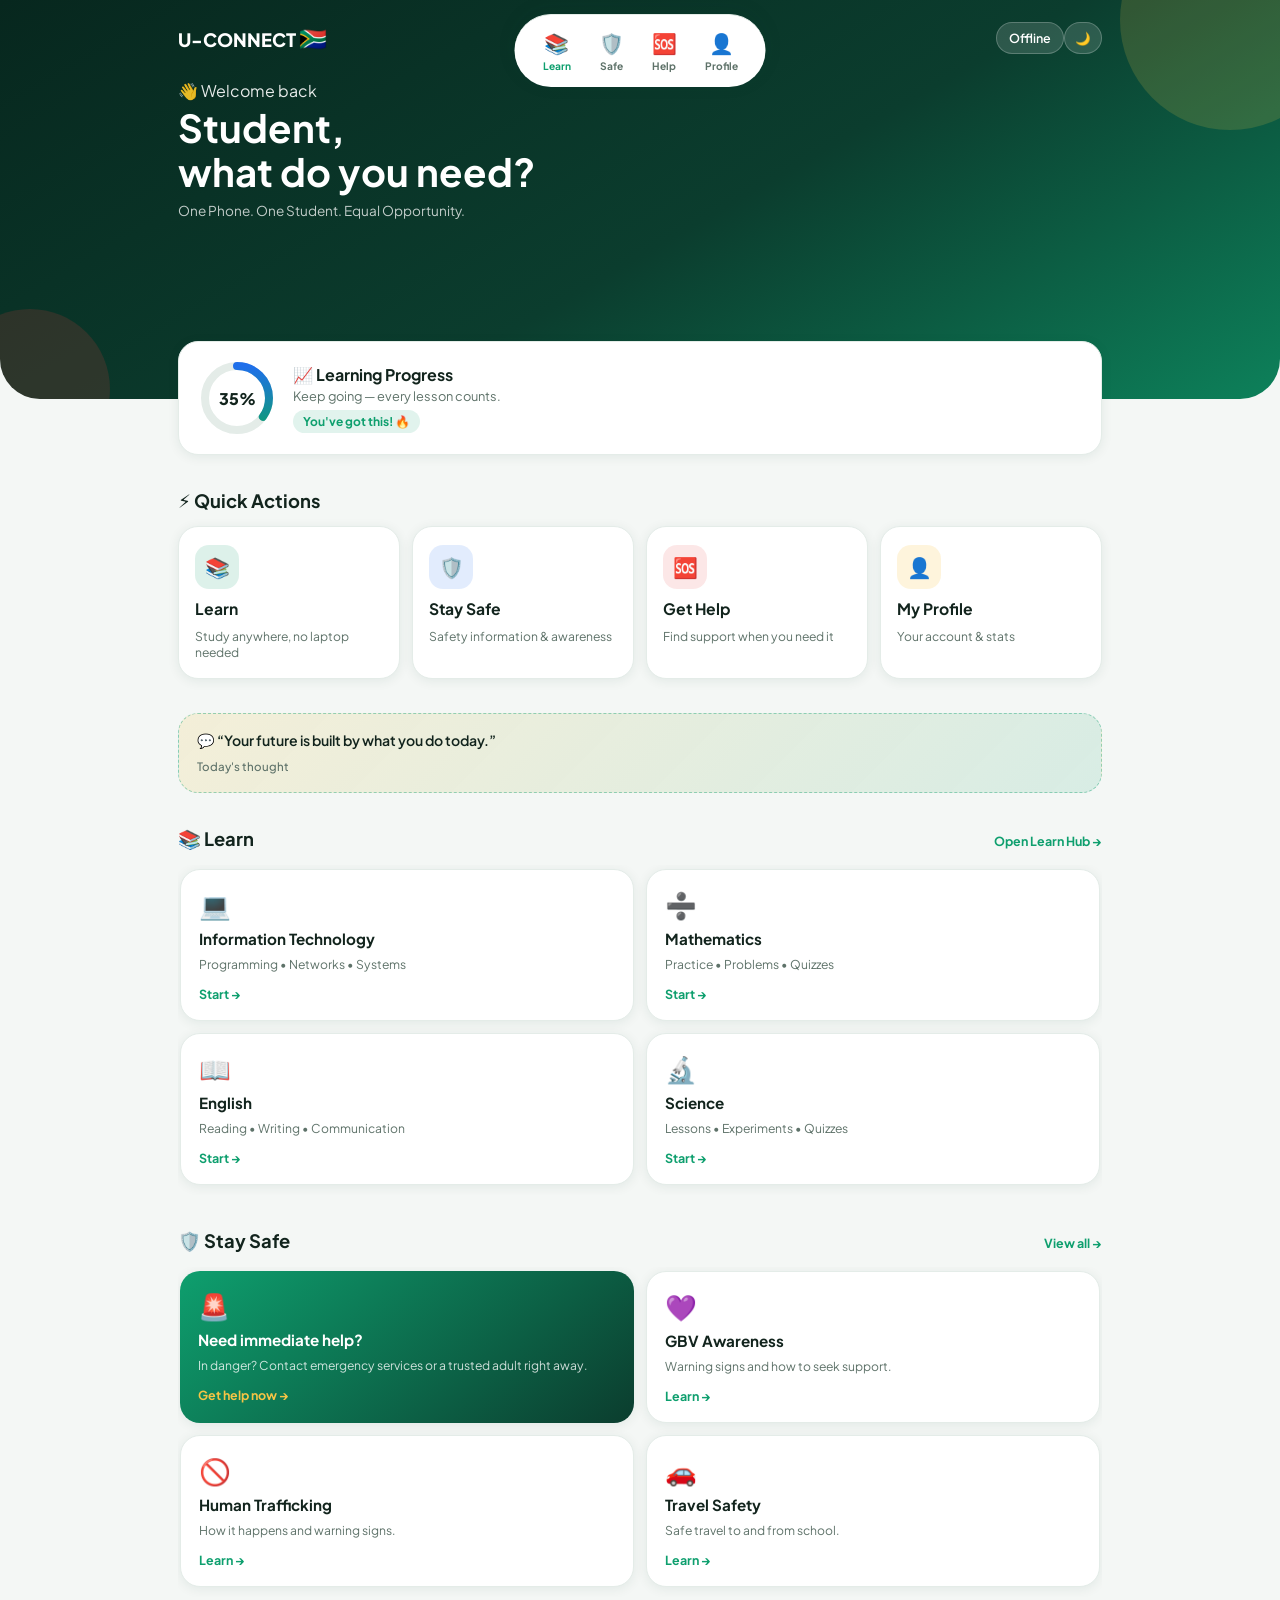
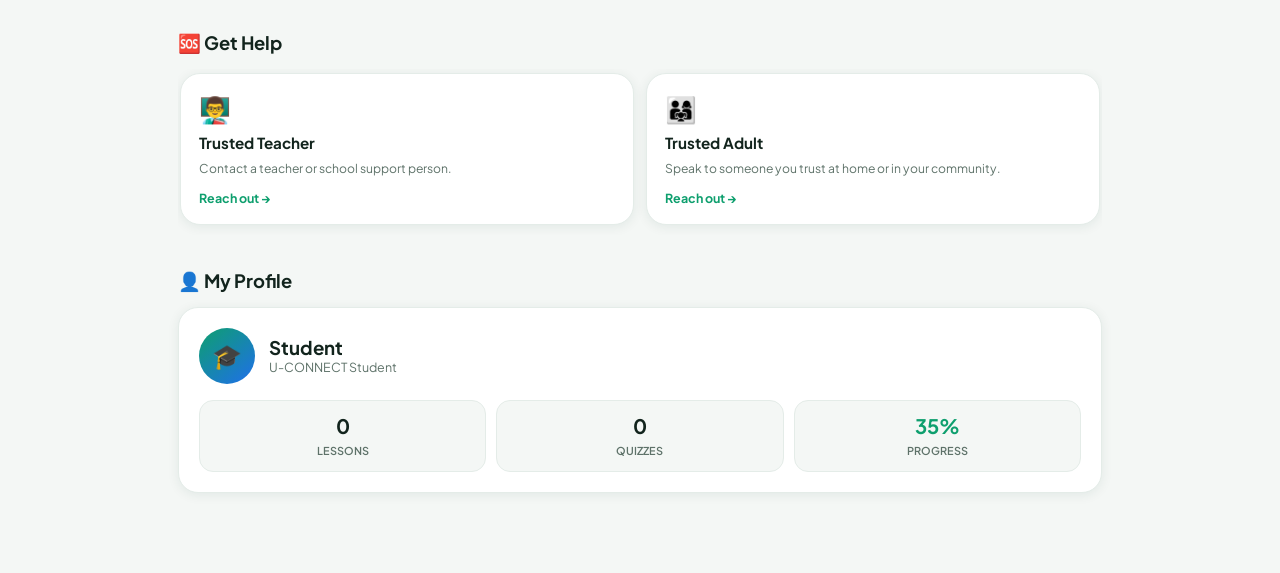
==== commit 5ad123c3: "Connect homepage, Learn Hub, and health status" ====
--- a/frontend/index.html
+++ b/frontend/index.html
@@ -23,21 +23,22 @@
 </style>
 </head>
 <body>
-<header class="hero"><div class="wrap"><div class="topbar"><div class="brand">U-CONNECT <span class="flag">🇿🇦</span></div><div><span class="pill"><span class="dot"></span>Online</span><button class="pill theme" id="themeBtn" aria-label="Toggle dark mode">🌙</button></div></div><div class="greet"><div class="hi">👋 Welcome back</div><h1 id="greeting">Student,<br>what do you need?</h1><p>One Phone. One Student. Equal Opportunity.</p></div></div></header>
+<header class="hero"><div class="wrap"><div class="topbar"><div class="brand">U-CONNECT <span class="flag">🇿🇦</span></div><div><span class="pill" id="connectionStatus"><span class="dot"></span>Online</span><button class="pill theme" id="themeBtn" aria-label="Toggle dark mode">🌙</button></div></div><div class="greet"><div class="hi">👋 Welcome back</div><h1 id="greeting">Student,<br>what do you need?</h1><p>One Phone. One Student. Equal Opportunity.</p></div></div></header>
 <main class="wrap">
 <div class="progress-card"><div class="ring" role="img" aria-label="Learning progress 35 percent"><svg width="76" height="76" viewBox="0 0 76 76"><defs><linearGradient id="grad"><stop stop-color="#0E9F6E"/><stop offset="1" stop-color="#1F6FEB"/></linearGradient></defs><circle class="bg" cx="38" cy="38" r="32" fill="none" stroke-width="8"/><circle class="fg" id="ringFg" cx="38" cy="38" r="32" fill="none" stroke-width="8" stroke-dasharray="201" stroke-dashoffset="201"/></svg><div class="pct" id="pct">0%</div></div><div class="pc-text"><h2>📈 Learning Progress</h2><p>Keep going — every lesson counts.</p><span class="fire">You've got this! 🔥</span></div></div>
-<section><div class="sec-head"><h2>⚡ Quick Actions</h2></div><div class="actions"><a class="action" href="#learn"><div class="ic">📚</div><b>Learn</b><span>Study anywhere, no laptop needed</span></a><a class="action" href="#safe"><div class="ic">🛡️</div><b>Stay Safe</b><span>Safety information & awareness</span></a><a class="action" href="#help"><div class="ic">🆘</div><b>Get Help</b><span>Find support when you need it</span></a><a class="action" href="#profile"><div class="ic">👤</div><b>My Profile</b><span>Your account & stats</span></a></div></section>
+<section><div class="sec-head"><h2>⚡ Quick Actions</h2></div><div class="actions"><a class="action" href="learn.html"><div class="ic">📚</div><b>Learn</b><span>Study anywhere, no laptop needed</span></a><a class="action" href="#safe"><div class="ic">🛡️</div><b>Stay Safe</b><span>Safety information & awareness</span></a><a class="action" href="#help"><div class="ic">🆘</div><b>Get Help</b><span>Find support when you need it</span></a><a class="action" href="#profile"><div class="ic">👤</div><b>My Profile</b><span>Your account & stats</span></a></div></section>
 <section><div class="thought">💬 “Your future is built by what you do today.”<small>Today's thought</small></div></section>
-<section id="learn"><div class="sec-head"><h2>📚 Learn</h2><a class="view" href="#learn">View all →</a></div><div class="hscroll"><a class="card" href="#"><div class="ic">💻</div><h3>Information Technology</h3><p>Programming • Networks • Systems</p><span class="go">Start →</span></a><a class="card" href="#"><div class="ic">➗</div><h3>Mathematics</h3><p>Practice • Problems • Quizzes</p><span class="go">Start →</span></a><a class="card" href="#"><div class="ic">📖</div><h3>English</h3><p>Reading • Writing • Communication</p><span class="go">Start →</span></a><a class="card" href="#"><div class="ic">🔬</div><h3>Science</h3><p>Lessons • Experiments • Quizzes</p><span class="go">Start →</span></a></div></section>
+<section id="learn"><div class="sec-head"><h2>📚 Learn</h2><a class="view" href="learn.html">Open Learn Hub →</a></div><div class="hscroll"><a class="card" href="learn.html"><div class="ic">💻</div><h3>Information Technology</h3><p>Programming • Networks • Systems</p><span class="go">Start →</span></a><a class="card" href="learn.html"><div class="ic">➗</div><h3>Mathematics</h3><p>Practice • Problems • Quizzes</p><span class="go">Start →</span></a><a class="card" href="learn.html"><div class="ic">📖</div><h3>English</h3><p>Reading • Writing • Communication</p><span class="go">Start →</span></a><a class="card" href="learn.html"><div class="ic">🔬</div><h3>Science</h3><p>Lessons • Experiments • Quizzes</p><span class="go">Start →</span></a></div></section>
 <section id="safe"><div class="sec-head"><h2>🛡️ Stay Safe</h2><a class="view" href="#safe">View all →</a></div><div class="hscroll"><a class="card accent" href="#help"><div class="ic">🚨</div><h3>Need immediate help?</h3><p>In danger? Contact emergency services or a trusted adult right away.</p><span class="go">Get help now →</span></a><a class="card" href="#"><div class="ic">💜</div><h3>GBV Awareness</h3><p>Warning signs and how to seek support.</p><span class="go">Learn →</span></a><a class="card" href="#"><div class="ic">🚫</div><h3>Human Trafficking</h3><p>How it happens and warning signs.</p><span class="go">Learn →</span></a><a class="card" href="#"><div class="ic">🚗</div><h3>Travel Safety</h3><p>Safe travel to and from school.</p><span class="go">Learn →</span></a></div></section>
 <section id="help"><div class="sec-head"><h2>🆘 Get Help</h2></div><div class="hscroll"><a class="card" href="tel:10111"><div class="ic">👨‍🏫</div><h3>Trusted Teacher</h3><p>Contact a teacher or school support person.</p><span class="go">Reach out →</span></a><a class="card" href="#"><div class="ic">👨‍👩‍👧</div><h3>Trusted Adult</h3><p>Speak to someone you trust at home or in your community.</p><span class="go">Reach out →</span></a></div></section>
 <section id="profile"><div class="sec-head"><h2>👤 My Profile</h2></div><div class="profile"><div class="p-row"><div class="avatar">🎓</div><div><h3 id="profileName">Student</h3><p>U-CONNECT Student</p></div></div><div class="stats"><div class="stat"><b>0</b><span>Lessons</span></div><div class="stat"><b>0</b><span>Quizzes</span></div><div class="stat"><b style="color:var(--green)">35%</b><span>Progress</span></div></div></div></section>
 </main>
-<nav class="tabs" aria-label="Main navigation"><a href="#learn" class="active"><span class="ti">📚</span>Learn</a><a href="#safe"><span class="ti">🛡️</span>Safe</a><a href="#help"><span class="ti">🆘</span>Help</a><a href="#profile"><span class="ti">👤</span>Profile</a></nav>
+<nav class="tabs" aria-label="Main navigation"><a href="learn.html" class="active"><span class="ti">📚</span>Learn</a><a href="#safe"><span class="ti">🛡️</span>Safe</a><a href="#help"><span class="ti">🆘</span>Help</a><a href="#profile"><span class="ti">👤</span>Profile</a></nav>
 <script>
 const ring=document.getElementById('ringFg'),pct=document.getElementById('pct'),target=35,circ=2*Math.PI*32;ring.style.strokeDasharray=circ;setTimeout(()=>ring.style.strokeDashoffset=circ*(1-target/100),250);let value=0;const timer=setInterval(()=>{pct.textContent=++value+'%';if(value>=target)clearInterval(timer)},22);
 const theme=document.getElementById('themeBtn');if(localStorage.getItem('uc-theme')==='dark'){document.documentElement.dataset.theme='dark';theme.textContent='☀️'}theme.addEventListener('click',()=>{const dark=document.documentElement.dataset.theme==='dark';if(dark){delete document.documentElement.dataset.theme;theme.textContent='🌙';localStorage.setItem('uc-theme','light')}else{document.documentElement.dataset.theme='dark';theme.textContent='☀️';localStorage.setItem('uc-theme','dark')}});
 const links=document.querySelectorAll('.tabs a'),sections=['learn','safe','help','profile'].map(id=>document.getElementById(id));window.addEventListener('scroll',()=>{let active=0;sections.forEach((section,index)=>{if(section.getBoundingClientRect().top<innerHeight*.5)active=index});links.forEach((link,index)=>link.classList.toggle('active',index===active))},{passive:true});
+fetch('/health').then(response=>{if(!response.ok)throw new Error('Health check failed');return response.json()}).then(()=>{document.getElementById('connectionStatus').innerHTML='<span class="dot"></span>Online'}).catch(()=>{document.getElementById('connectionStatus').textContent='Offline'});
 if('serviceWorker' in navigator)window.addEventListener('load',()=>navigator.serviceWorker.register('./service-worker.js').catch(console.error));
 </script>
 </body>
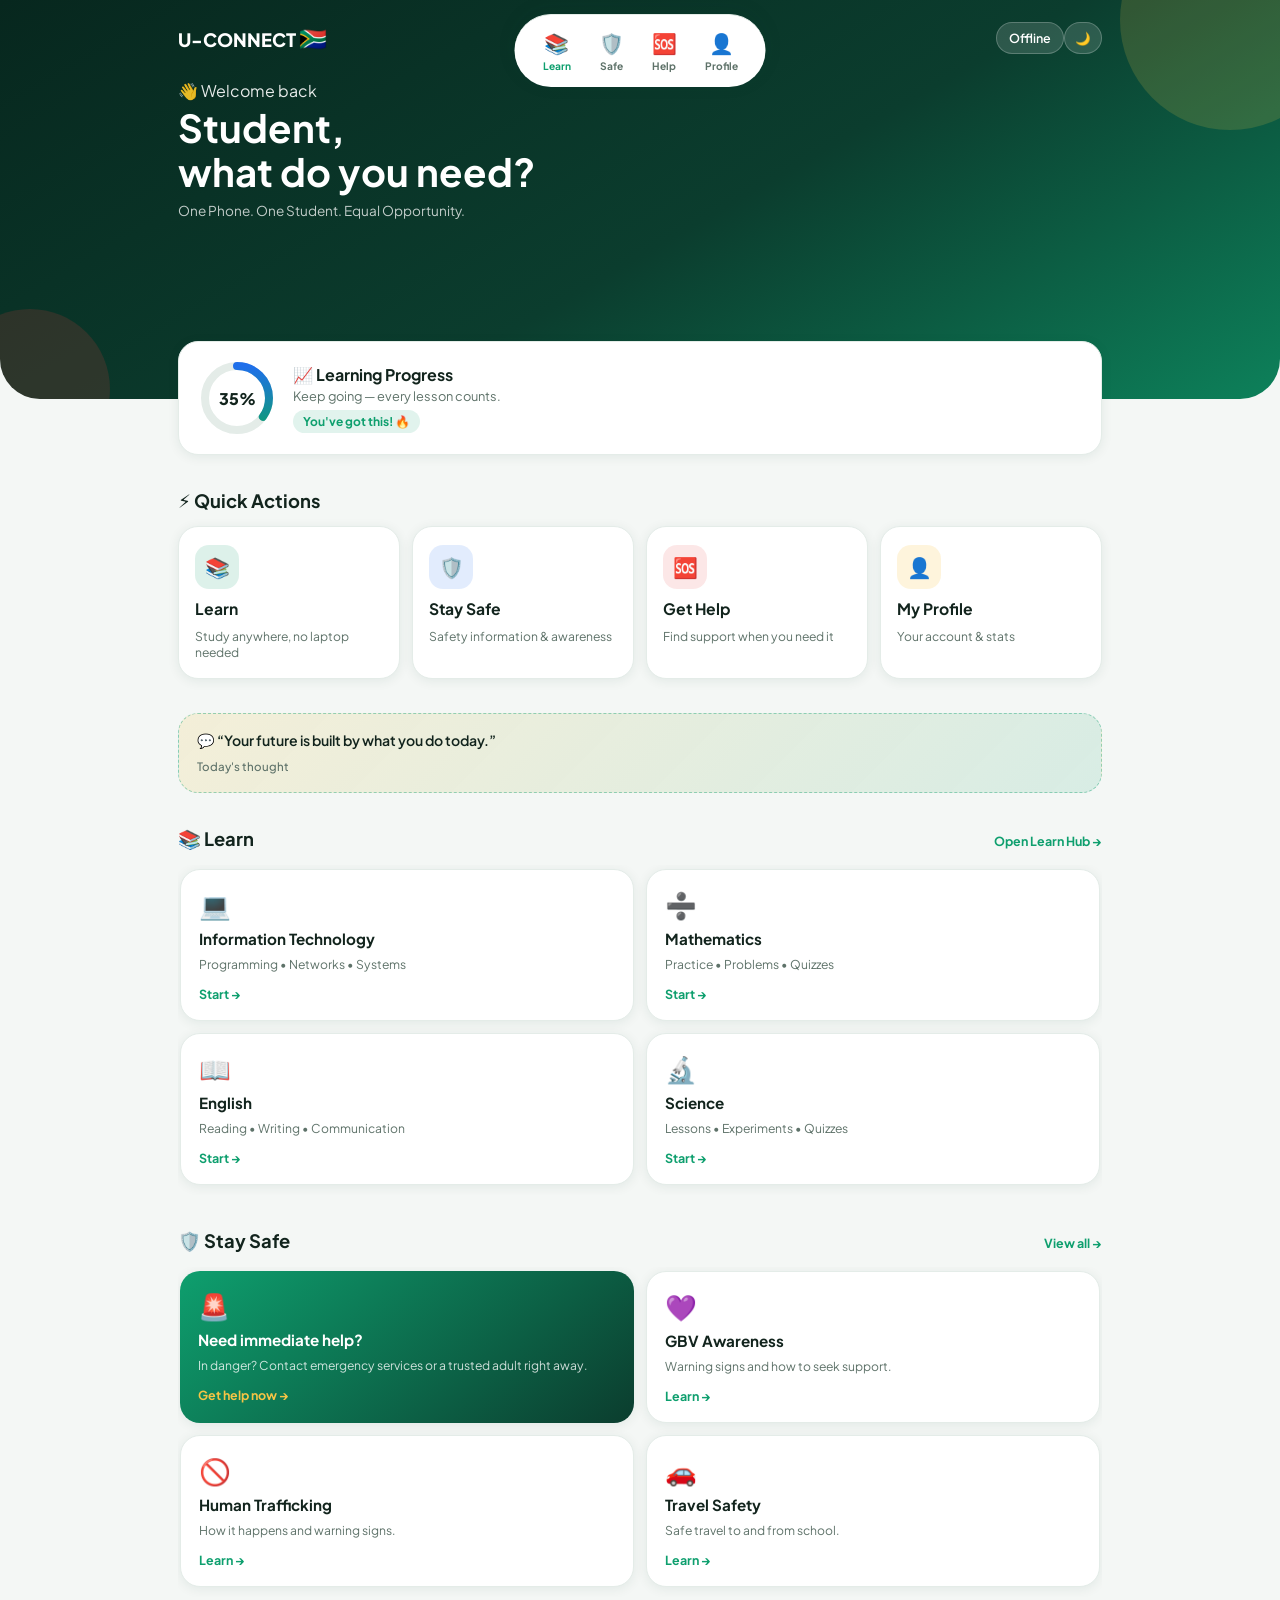
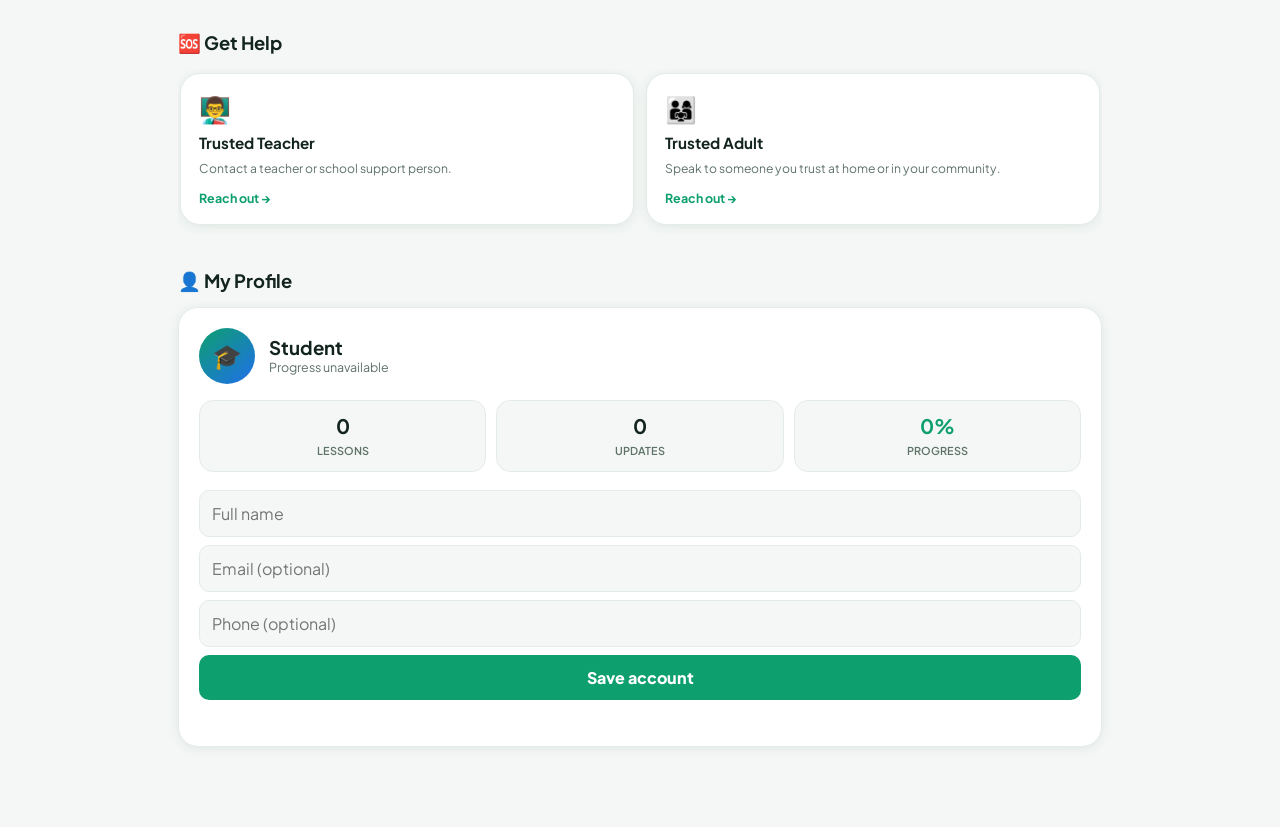
==== commit d035399a: "Connect student profile and live status" ====
--- a/frontend/index.html
+++ b/frontend/index.html
@@ -19,7 +19,7 @@
 .thought{padding:16px 18px;border:1px dashed #0e9f6e66;border-radius:var(--radius);background:linear-gradient(135deg,#f6c44529,#0e9f6e1f);font-size:.88rem;font-weight:600;line-height:1.55}.thought small{display:block;margin-top:6px;color:var(--muted);font-size:.72rem;font-weight:500}.hscroll{display:flex;gap:12px;overflow-x:auto;padding:4px 2px 10px;scroll-snap-type:x mandatory;scrollbar-width:none}.hscroll::-webkit-scrollbar{display:none}.card{scroll-snap-align:start;flex:0 0 78%;max-width:300px;padding:18px;display:flex;flex-direction:column;gap:8px;position:relative;overflow:hidden}.card .ic{font-size:1.6rem}.card h3{font-size:.95rem}.card .go{margin-top:6px;align-self:flex-start}.card.accent{background:linear-gradient(140deg,var(--green),var(--dark));color:#fff;border:0}.card.accent p{color:#ffffffcc}.card.accent .go{color:var(--gold)}.profile{padding:20px;display:flex;flex-direction:column;gap:16px}.p-row{display:flex;align-items:center;gap:14px}.avatar{width:56px;height:56px;display:grid;place-items:center;border-radius:50%;background:linear-gradient(140deg,var(--green),var(--blue));font-size:1.5rem}.p-row p{font-size:.78rem;color:var(--muted)}.stats{display:grid;grid-template-columns:repeat(3,1fr);gap:10px}.stat{padding:12px 8px;text-align:center;border:1px solid var(--line);border-radius:14px;background:var(--bg)}.stat b{display:block;font-size:1.25rem}.stat span{font-size:.68rem;color:var(--muted);font-weight:600;text-transform:uppercase}
 nav.tabs{position:fixed;z-index:50;left:0;right:0;bottom:0;display:flex;justify-content:space-around;padding:10px 8px calc(10px + env(safe-area-inset-bottom));background:var(--card);border-top:1px solid var(--line);box-shadow:0 -4px 20px #0b3d2e14}.tabs a{display:flex;flex-direction:column;align-items:center;gap:3px;padding:7px 14px;border-radius:12px;color:var(--muted);font-size:.64rem;font-weight:700}.tabs a.active{color:var(--green)}.ti{font-size:1.25rem}.theme{padding:7px 10px}
 @media(min-width:760px){.hero{padding-bottom:100px;border-radius:0 0 40px 40px}.actions{grid-template-columns:repeat(4,1fr)}.hscroll{display:grid;grid-template-columns:repeat(2,1fr)}.card{max-width:none}.tabs{top:14px;bottom:auto!important;left:50%!important;right:auto!important;transform:translateX(-50%);width:auto;border-radius:999px;padding:8px 14px!important}.wrap{padding-bottom:80px}}
-@media(max-width:380px){.wrap{padding-left:12px;padding-right:12px}.actions{grid-template-columns:1fr}.progress-card{gap:12px;padding:16px}.pc-text p{font-size:.72rem}}
+@media(max-width:380px){.wrap{padding-left:12px;padding-right:12px}.actions{grid-template-columns:1fr}.progress-card{gap:12px;padding:16px}.pc-text p{font-size:.72rem}}.profile-form{display:grid;gap:8px;margin-top:2px}.profile-form input{width:100%;padding:12px;border:1px solid var(--line);border-radius:10px;background:var(--bg);color:var(--ink);font:inherit}.profile-form button{padding:12px;border-radius:10px;background:var(--green);color:#fff;font-weight:800}.profile-form small{min-height:18px;color:var(--muted)}
 </style>
 </head>
 <body>
@@ -31,14 +31,15 @@
 <section id="learn"><div class="sec-head"><h2>📚 Learn</h2><a class="view" href="learn.html">Open Learn Hub →</a></div><div class="hscroll"><a class="card" href="learn.html"><div class="ic">💻</div><h3>Information Technology</h3><p>Programming • Networks • Systems</p><span class="go">Start →</span></a><a class="card" href="learn.html"><div class="ic">➗</div><h3>Mathematics</h3><p>Practice • Problems • Quizzes</p><span class="go">Start →</span></a><a class="card" href="learn.html"><div class="ic">📖</div><h3>English</h3><p>Reading • Writing • Communication</p><span class="go">Start →</span></a><a class="card" href="learn.html"><div class="ic">🔬</div><h3>Science</h3><p>Lessons • Experiments • Quizzes</p><span class="go">Start →</span></a></div></section>
 <section id="safe"><div class="sec-head"><h2>🛡️ Stay Safe</h2><a class="view" href="#safe">View all →</a></div><div class="hscroll"><a class="card accent" href="#help"><div class="ic">🚨</div><h3>Need immediate help?</h3><p>In danger? Contact emergency services or a trusted adult right away.</p><span class="go">Get help now →</span></a><a class="card" href="#"><div class="ic">💜</div><h3>GBV Awareness</h3><p>Warning signs and how to seek support.</p><span class="go">Learn →</span></a><a class="card" href="#"><div class="ic">🚫</div><h3>Human Trafficking</h3><p>How it happens and warning signs.</p><span class="go">Learn →</span></a><a class="card" href="#"><div class="ic">🚗</div><h3>Travel Safety</h3><p>Safe travel to and from school.</p><span class="go">Learn →</span></a></div></section>
 <section id="help"><div class="sec-head"><h2>🆘 Get Help</h2></div><div class="hscroll"><a class="card" href="tel:10111"><div class="ic">👨‍🏫</div><h3>Trusted Teacher</h3><p>Contact a teacher or school support person.</p><span class="go">Reach out →</span></a><a class="card" href="#"><div class="ic">👨‍👩‍👧</div><h3>Trusted Adult</h3><p>Speak to someone you trust at home or in your community.</p><span class="go">Reach out →</span></a></div></section>
-<section id="profile"><div class="sec-head"><h2>👤 My Profile</h2></div><div class="profile"><div class="p-row"><div class="avatar">🎓</div><div><h3 id="profileName">Student</h3><p>U-CONNECT Student</p></div></div><div class="stats"><div class="stat"><b>0</b><span>Lessons</span></div><div class="stat"><b>0</b><span>Quizzes</span></div><div class="stat"><b style="color:var(--green)">35%</b><span>Progress</span></div></div></div></section>
+<section id="profile"><div class="sec-head"><h2>👤 My Profile</h2></div><div class="profile"><div class="p-row"><div class="avatar">🎓</div><div><h3 id="profileName">Student</h3><p id="profileStatus">Account not saved</p></div></div><div class="stats"><div class="stat"><b id="lessonCount">0</b><span>Lessons</span></div><div class="stat"><b id="quizCount">0</b><span>Updates</span></div><div class="stat"><b id="profileProgress" style="color:var(--green)">0%</b><span>Progress</span></div></div><form id="profileForm" class="profile-form"><input id="profileFullName" placeholder="Full name" autocomplete="name" required><input id="profileEmail" type="email" placeholder="Email (optional)" autocomplete="email"><input id="profilePhone" type="tel" placeholder="Phone (optional)" autocomplete="tel"><button type="submit">Save account</button><small id="profileMessage" aria-live="polite"></small></form></div></section>
 </main>
 <nav class="tabs" aria-label="Main navigation"><a href="learn.html" class="active"><span class="ti">📚</span>Learn</a><a href="#safe"><span class="ti">🛡️</span>Safe</a><a href="#help"><span class="ti">🆘</span>Help</a><a href="#profile"><span class="ti">👤</span>Profile</a></nav>
 <script>
 const ring=document.getElementById('ringFg'),pct=document.getElementById('pct'),target=35,circ=2*Math.PI*32;ring.style.strokeDasharray=circ;setTimeout(()=>ring.style.strokeDashoffset=circ*(1-target/100),250);let value=0;const timer=setInterval(()=>{pct.textContent=++value+'%';if(value>=target)clearInterval(timer)},22);
-const theme=document.getElementById('themeBtn');if(localStorage.getItem('uc-theme')==='dark'){document.documentElement.dataset.theme='dark';theme.textContent='☀️'}theme.addEventListener('click',()=>{const dark=document.documentElement.dataset.theme==='dark';if(dark){delete document.documentElement.dataset.theme;theme.textContent='🌙';localStorage.setItem('uc-theme','light')}else{document.documentElement.dataset.theme='dark';theme.textContent='☀️';localStorage.setItem('uc-theme','dark')}});
+const theme=document.getElementById('themeBtn');const savedTheme=localStorage.getItem('uconnect-theme')||localStorage.getItem('uc-theme');if(savedTheme==='dark')document.documentElement.dataset.theme='dark';const updateThemeButton=()=>{const dark=document.documentElement.dataset.theme==='dark';theme.textContent=dark?'☀️':'🌙';theme.setAttribute('aria-label',dark?'Switch to light mode':'Switch to dark mode');theme.setAttribute('aria-pressed',dark)};updateThemeButton();theme.addEventListener('click',()=>{const dark=document.documentElement.dataset.theme==='dark';if(dark)delete document.documentElement.dataset.theme;else document.documentElement.dataset.theme='dark';localStorage.setItem('uconnect-theme',dark?'light':'dark');updateThemeButton()});
 const links=document.querySelectorAll('.tabs a'),sections=['learn','safe','help','profile'].map(id=>document.getElementById(id));window.addEventListener('scroll',()=>{let active=0;sections.forEach((section,index)=>{if(section.getBoundingClientRect().top<innerHeight*.5)active=index});links.forEach((link,index)=>link.classList.toggle('active',index===active))},{passive:true});
 fetch('/health').then(response=>{if(!response.ok)throw new Error('Health check failed');return response.json()}).then(()=>{document.getElementById('connectionStatus').innerHTML='<span class="dot"></span>Online'}).catch(()=>{document.getElementById('connectionStatus').textContent='Offline'});
+const profileForm=document.getElementById('profileForm'),profileName=document.getElementById('profileName'),profileStatus=document.getElementById('profileStatus'),profileMessage=document.getElementById('profileMessage');const loadProfile=async()=>{try{const students=await fetch('/api/students').then(response=>response.json());const savedId=localStorage.getItem('studentId');const student=students.students?.find(item=>String(item.id)===String(savedId))||students.students?.[0];if(student){localStorage.setItem('studentId',student.id);profileName.textContent=student.full_name;profileStatus.textContent=student.email||student.phone||'U-CONNECT Student';document.getElementById('profileFullName').value=student.full_name;document.getElementById('profileEmail').value=student.email||'';document.getElementById('profilePhone').value=student.phone||''}}catch(error){profileStatus.textContent='Account unavailable'}};const loadProfileProgress=async()=>{try{const data=await fetch('/api/progress').then(response=>response.json());const entries=data.progress||[];const average=entries.length?Math.round(entries.reduce((sum,item)=>sum+Number(item.percentage||0),0)/entries.length):0;document.getElementById('lessonCount').textContent=entries.length;document.getElementById('quizCount').textContent=entries.length;document.getElementById('profileProgress').textContent=average+'%'}catch(error){profileStatus.textContent='Progress unavailable'}};profileForm.addEventListener('submit',async event=>{event.preventDefault();profileMessage.textContent='Saving...';try{const studentId=localStorage.getItem('studentId');const method=studentId?'PUT':'POST';const url=studentId?'/api/student/'+studentId:'/api/student';const response=await fetch(url,{method,headers:{'Content-Type':'application/json'},body:JSON.stringify({full_name:document.getElementById('profileFullName').value,email:document.getElementById('profileEmail').value||null,phone:document.getElementById('profilePhone').value||null})});const result=await response.json();if(!response.ok)throw new Error(result.error||'Could not save account');localStorage.setItem('studentId',result.student_id);profileMessage.textContent='Account saved';await loadProfile()}catch(error){profileMessage.textContent=error.message}});loadProfile();loadProfileProgress();
 if('serviceWorker' in navigator)window.addEventListener('load',()=>navigator.serviceWorker.register('./service-worker.js').catch(console.error));
 </script>
 </body>
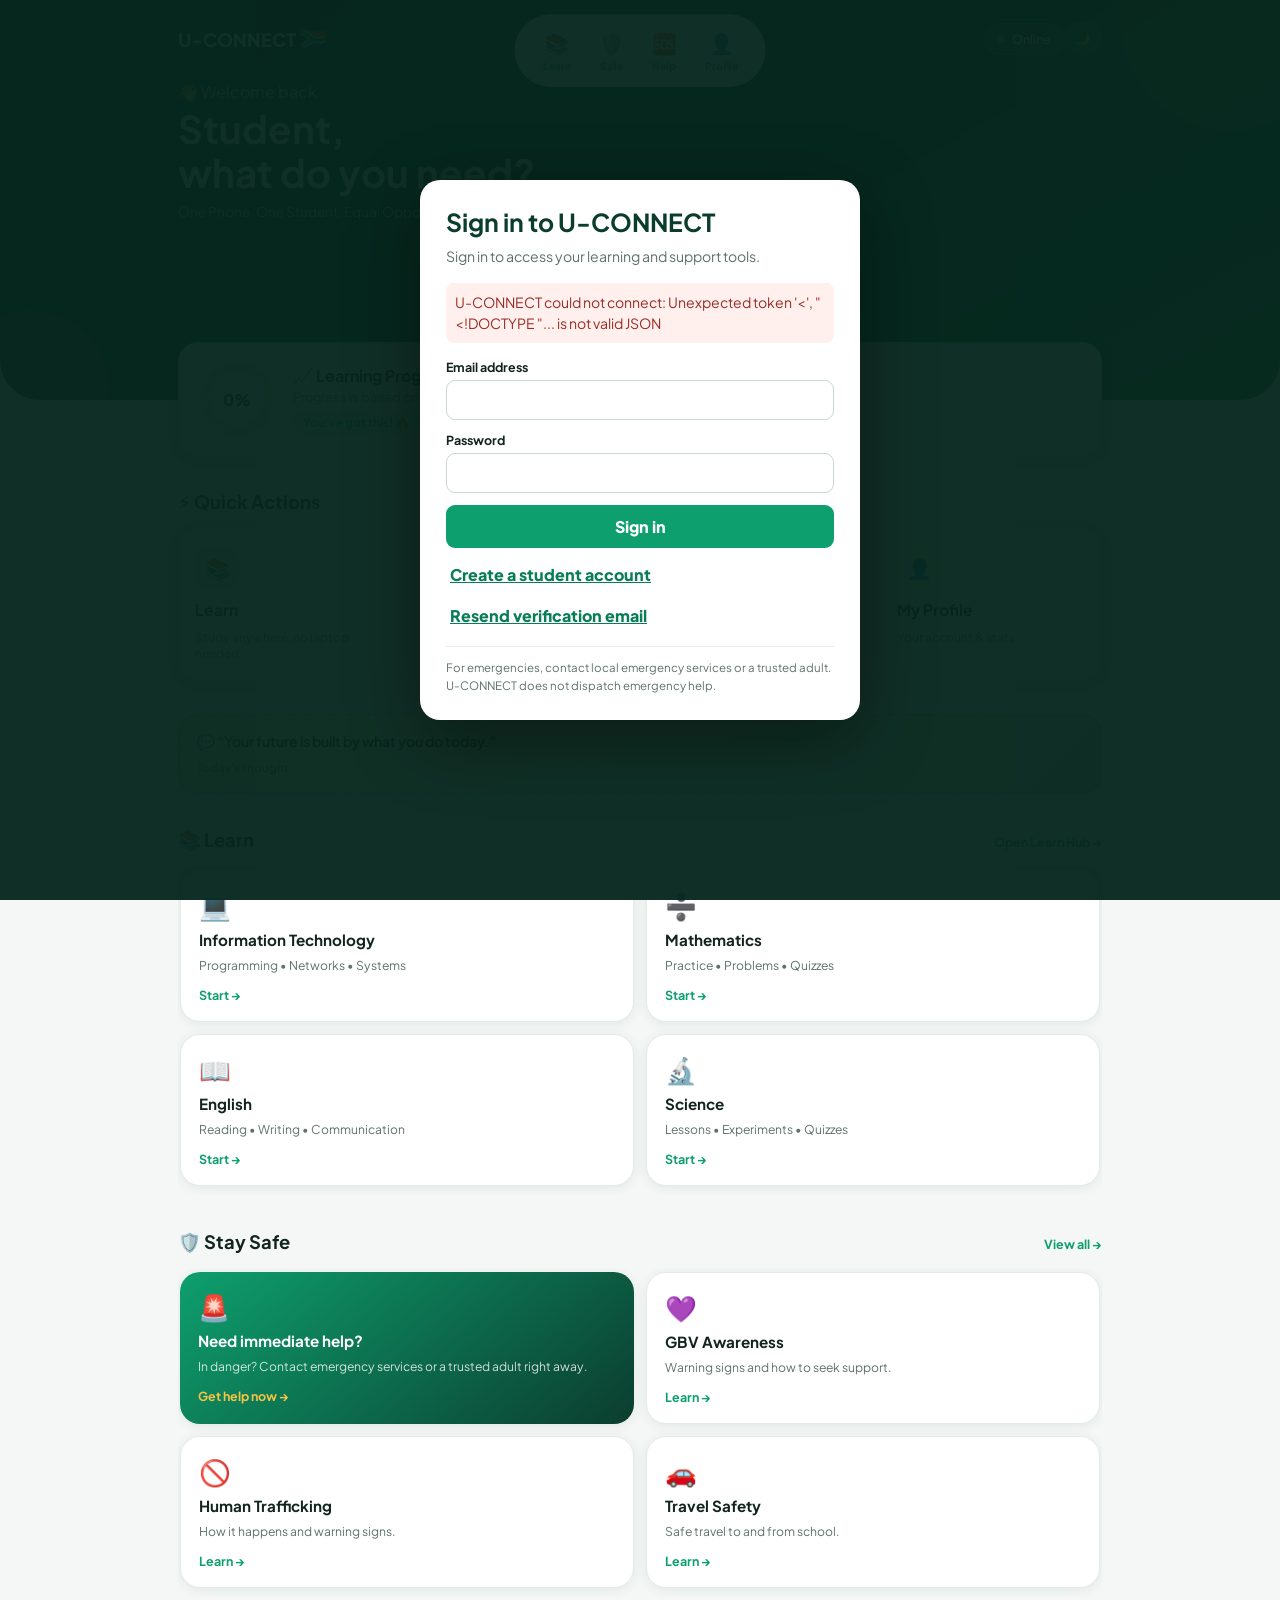
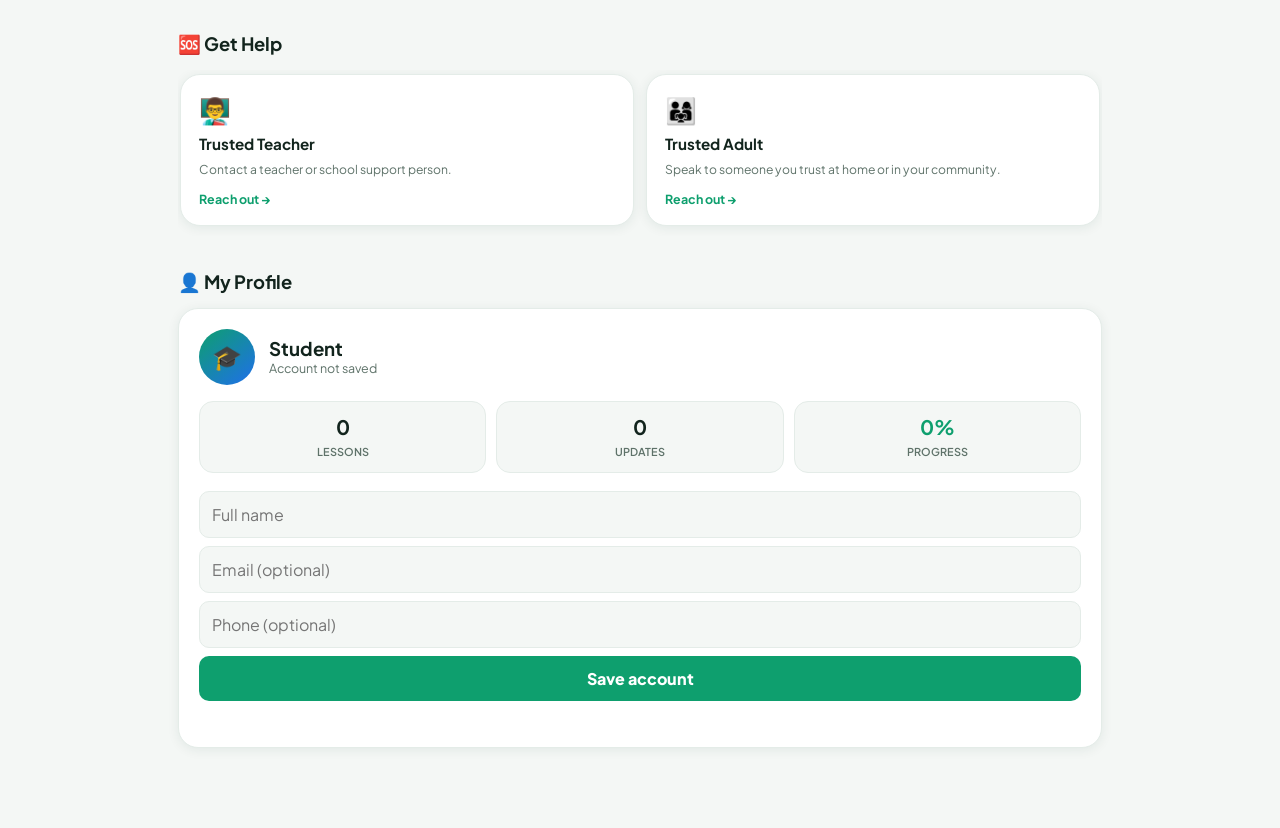
==== commit 48437f1a: "Add U-CONNECT security foundation Co-authored-by: Copilot <223556219+Copilot@users.noreply.github.co" ====
--- a/frontend/index.html
+++ b/frontend/index.html
@@ -20,27 +20,44 @@
 nav.tabs{position:fixed;z-index:50;left:0;right:0;bottom:0;display:flex;justify-content:space-around;padding:10px 8px calc(10px + env(safe-area-inset-bottom));background:var(--card);border-top:1px solid var(--line);box-shadow:0 -4px 20px #0b3d2e14}.tabs a{display:flex;flex-direction:column;align-items:center;gap:3px;padding:7px 14px;border-radius:12px;color:var(--muted);font-size:.64rem;font-weight:700}.tabs a.active{color:var(--green)}.ti{font-size:1.25rem}.theme{padding:7px 10px}
 @media(min-width:760px){.hero{padding-bottom:100px;border-radius:0 0 40px 40px}.actions{grid-template-columns:repeat(4,1fr)}.hscroll{display:grid;grid-template-columns:repeat(2,1fr)}.card{max-width:none}.tabs{top:14px;bottom:auto!important;left:50%!important;right:auto!important;transform:translateX(-50%);width:auto;border-radius:999px;padding:8px 14px!important}.wrap{padding-bottom:80px}}
 @media(max-width:380px){.wrap{padding-left:12px;padding-right:12px}.actions{grid-template-columns:1fr}.progress-card{gap:12px;padding:16px}.pc-text p{font-size:.72rem}}.profile-form{display:grid;gap:8px;margin-top:2px}.profile-form input{width:100%;padding:12px;border:1px solid var(--line);border-radius:10px;background:var(--bg);color:var(--ink);font:inherit}.profile-form button{padding:12px;border-radius:10px;background:var(--green);color:#fff;font-weight:800}.profile-form small{min-height:18px;color:var(--muted)}
+.auth-gate{position:fixed;inset:0;z-index:1000;display:grid;place-items:center;overflow:auto;padding:20px;background:#07271ef5;color:#12241d}.auth-gate[hidden],.auth-card [hidden],.auth-controls[hidden]{display:none}.auth-card{width:min(440px,100%);padding:26px;border-radius:20px;background:#fff;box-shadow:0 20px 70px #0006}.auth-card h1{margin-bottom:8px;color:#0b3d2e;font-size:1.55rem}.auth-card>p{margin:0 0 16px;color:#5e7269;font-size:.88rem;line-height:1.5}.auth-card form{display:grid;gap:12px}.auth-card label{display:grid;gap:5px;font-size:.78rem;font-weight:700}.auth-card input,.auth-card select{width:100%;padding:11px;border:1px solid #c9d8d0;border-radius:9px;background:#fff;color:#12241d;font:inherit}.auth-card button{padding:11px;border:0;border-radius:9px;background:#0e9f6e;color:#fff;font-weight:800}.auth-card .auth-link{padding:4px;background:none;color:#087d57;text-align:left;text-decoration:underline}.auth-message{padding:9px;border-radius:8px;background:#e8f5ee;color:#164b37;font-size:.82rem}.auth-message[data-error=true]{background:#fff0ee;color:#9b2c25}.auth-card .auth-safety{margin:16px 0 0;padding-top:12px;border-top:1px solid #e4ece8;font-size:.72rem}.auth-controls{display:flex;align-items:center;gap:10px;font-size:.75rem}.auth-controls button,.auth-controls a{padding:7px 10px;border-radius:999px;background:#ffffff24;color:#fff;font-weight:700}
 </style>
 </head>
 <body>
-<header class="hero"><div class="wrap"><div class="topbar"><div class="brand">U-CONNECT <span class="flag">🇿🇦</span></div><div><span class="pill" id="connectionStatus"><span class="dot"></span>Online</span><button class="pill theme" id="themeBtn" aria-label="Toggle dark mode">🌙</button></div></div><div class="greet"><div class="hi">👋 Welcome back</div><h1 id="greeting">Student,<br>what do you need?</h1><p>One Phone. One Student. Equal Opportunity.</p></div></div></header>
-<main class="wrap">
-<div class="progress-card"><div class="ring" role="img" aria-label="Learning progress 35 percent"><svg width="76" height="76" viewBox="0 0 76 76"><defs><linearGradient id="grad"><stop stop-color="#0E9F6E"/><stop offset="1" stop-color="#1F6FEB"/></linearGradient></defs><circle class="bg" cx="38" cy="38" r="32" fill="none" stroke-width="8"/><circle class="fg" id="ringFg" cx="38" cy="38" r="32" fill="none" stroke-width="8" stroke-dasharray="201" stroke-dashoffset="201"/></svg><div class="pct" id="pct">0%</div></div><div class="pc-text"><h2>📈 Learning Progress</h2><p>Keep going — every lesson counts.</p><span class="fire">You've got this! 🔥</span></div></div>
+<div id="authGate" class="auth-gate" role="dialog" aria-modal="true" aria-labelledby="authTitle">
+<div class="auth-card">
+<h1 id="authTitle">Sign in to U-CONNECT</h1>
+<p>Sign in to access your learning and support tools.</p>
+<p id="authMessage" class="auth-message" aria-live="polite" hidden></p>
+<form id="loginForm">
+<label>Email address<input name="email" type="email" autocomplete="email" required maxlength="254"></label>
+<label>Password<input name="password" type="password" autocomplete="current-password" required maxlength="128"></label>
+<button type="submit">Sign in</button>
+<button type="button" class="auth-link" id="showRegister">Create a student account</button>
+<button type="button" class="auth-link" id="resendVerification">Resend verification email</button>
+</form>
+<form id="registerForm" hidden>
+<label>Your name<input name="name" autocomplete="name" required maxlength="80"></label>
+<label>Email address<input name="email" type="email" autocomplete="email" required maxlength="254"></label>
+<label>School<select name="school" required><option value="">Loading schools…</option></select></label>
+<label>Password (at least 12 characters)<input name="password" type="password" autocomplete="new-password" minlength="12" maxlength="128" required></label>
+<button type="submit">Create account</button>
+<button type="button" class="auth-link" id="showLogin">Already have an account? Sign in</button>
+</form>
+<p class="auth-safety">For emergencies, contact local emergency services or a trusted adult. U-CONNECT does not dispatch emergency help.</p>
+</div></div>
+<header class="hero" id="appHeader" inert><div class="wrap"><div class="topbar"><div class="brand">U-CONNECT <span class="flag">🇿🇦</span></div><div><span class="pill" id="connectionStatus"><span class="dot"></span>Online</span><button class="pill theme" id="themeBtn" aria-label="Toggle dark mode">🌙</button><span class="auth-controls" id="authControls" hidden><span id="authIdentity"></span><a data-admin-only href="admin.html" hidden>Manage reports</a><button id="logoutButton" type="button">Sign out</button></span></div></div><div class="greet"><div class="hi">👋 Welcome back</div><h1 id="greeting">Student,<br>what do you need?</h1><p>One Phone. One Student. Equal Opportunity.</p></div></div></header>
+<main class="wrap" id="appShell" inert>
+<div class="progress-card"><div class="ring" role="img" aria-label="Learning progress 0 percent"><svg width="76" height="76" viewBox="0 0 76 76"><defs><linearGradient id="grad"><stop stop-color="#0E9F6E"/><stop offset="1" stop-color="#1F6FEB"/></linearGradient></defs><circle class="bg" cx="38" cy="38" r="32" fill="none" stroke-width="8"/><circle class="fg" id="ringFg" cx="38" cy="38" r="32" fill="none" stroke-width="8" stroke-dasharray="201" stroke-dashoffset="201"/></svg><div class="pct" id="pct">0%</div></div><div class="pc-text"><h2>📈 Learning Progress</h2><p>Progress is based on your latest saved score for each subject.</p><span class="fire">You've got this! 🔥</span></div></div>
 <section><div class="sec-head"><h2>⚡ Quick Actions</h2></div><div class="actions"><a class="action" href="learn.html"><div class="ic">📚</div><b>Learn</b><span>Study anywhere, no laptop needed</span></a><a class="action" href="#safe"><div class="ic">🛡️</div><b>Stay Safe</b><span>Safety information & awareness</span></a><a class="action" href="#help"><div class="ic">🆘</div><b>Get Help</b><span>Find support when you need it</span></a><a class="action" href="#profile"><div class="ic">👤</div><b>My Profile</b><span>Your account & stats</span></a></div></section>
 <section><div class="thought">💬 “Your future is built by what you do today.”<small>Today's thought</small></div></section>
 <section id="learn"><div class="sec-head"><h2>📚 Learn</h2><a class="view" href="learn.html">Open Learn Hub →</a></div><div class="hscroll"><a class="card" href="learn.html"><div class="ic">💻</div><h3>Information Technology</h3><p>Programming • Networks • Systems</p><span class="go">Start →</span></a><a class="card" href="learn.html"><div class="ic">➗</div><h3>Mathematics</h3><p>Practice • Problems • Quizzes</p><span class="go">Start →</span></a><a class="card" href="learn.html"><div class="ic">📖</div><h3>English</h3><p>Reading • Writing • Communication</p><span class="go">Start →</span></a><a class="card" href="learn.html"><div class="ic">🔬</div><h3>Science</h3><p>Lessons • Experiments • Quizzes</p><span class="go">Start →</span></a></div></section>
 <section id="safe"><div class="sec-head"><h2>🛡️ Stay Safe</h2><a class="view" href="#safe">View all →</a></div><div class="hscroll"><a class="card accent" href="#help"><div class="ic">🚨</div><h3>Need immediate help?</h3><p>In danger? Contact emergency services or a trusted adult right away.</p><span class="go">Get help now →</span></a><a class="card" href="#"><div class="ic">💜</div><h3>GBV Awareness</h3><p>Warning signs and how to seek support.</p><span class="go">Learn →</span></a><a class="card" href="#"><div class="ic">🚫</div><h3>Human Trafficking</h3><p>How it happens and warning signs.</p><span class="go">Learn →</span></a><a class="card" href="#"><div class="ic">🚗</div><h3>Travel Safety</h3><p>Safe travel to and from school.</p><span class="go">Learn →</span></a></div></section>
 <section id="help"><div class="sec-head"><h2>🆘 Get Help</h2></div><div class="hscroll"><a class="card" href="tel:10111"><div class="ic">👨‍🏫</div><h3>Trusted Teacher</h3><p>Contact a teacher or school support person.</p><span class="go">Reach out →</span></a><a class="card" href="#"><div class="ic">👨‍👩‍👧</div><h3>Trusted Adult</h3><p>Speak to someone you trust at home or in your community.</p><span class="go">Reach out →</span></a></div></section>
-<section id="profile"><div class="sec-head"><h2>👤 My Profile</h2></div><div class="profile"><div class="p-row"><div class="avatar">🎓</div><div><h3 id="profileName">Student</h3><p id="profileStatus">Account not saved</p></div></div><div class="stats"><div class="stat"><b id="lessonCount">0</b><span>Lessons</span></div><div class="stat"><b id="quizCount">0</b><span>Updates</span></div><div class="stat"><b id="profileProgress" style="color:var(--green)">0%</b><span>Progress</span></div></div><form id="profileForm" class="profile-form"><input id="profileFullName" placeholder="Full name" autocomplete="name" required><input id="profileEmail" type="email" placeholder="Email (optional)" autocomplete="email"><input id="profilePhone" type="tel" placeholder="Phone (optional)" autocomplete="tel"><button type="submit">Save account</button><small id="profileMessage" aria-live="polite"></small></form></div></section>
+<section id="profile"><div class="sec-head"><h2>👤 My Profile</h2></div><div class="profile"><div class="p-row"><div class="avatar">🎓</div><div><h3 id="profileName">Student</h3><p id="profileStatus">Account not saved</p></div></div><div class="stats"><div class="stat"><b id="lessonCount">0</b><span>Lessons</span></div><div class="stat"><b id="quizCount">0</b><span>Updates</span></div><div class="stat"><b id="profileProgress" style="color:var(--green)">0%</b><span>Progress</span></div></div><form id="profileForm" class="profile-form"><input id="profileFullName" placeholder="Full name" autocomplete="name" required><input id="profileEmail" type="email" placeholder="Email (optional)" autocomplete="email" readonly><input id="profilePhone" type="tel" placeholder="Phone (optional)" autocomplete="tel"><button type="submit">Save account</button><small id="profileMessage" aria-live="polite"></small></form></div></section>
 </main>
-<nav class="tabs" aria-label="Main navigation"><a href="learn.html" class="active"><span class="ti">📚</span>Learn</a><a href="#safe"><span class="ti">🛡️</span>Safe</a><a href="#help"><span class="ti">🆘</span>Help</a><a href="#profile"><span class="ti">👤</span>Profile</a></nav>
-<script>
-const ring=document.getElementById('ringFg'),pct=document.getElementById('pct'),target=35,circ=2*Math.PI*32;ring.style.strokeDasharray=circ;setTimeout(()=>ring.style.strokeDashoffset=circ*(1-target/100),250);let value=0;const timer=setInterval(()=>{pct.textContent=++value+'%';if(value>=target)clearInterval(timer)},22);
-const theme=document.getElementById('themeBtn');const savedTheme=localStorage.getItem('uconnect-theme')||localStorage.getItem('uc-theme');if(savedTheme==='dark')document.documentElement.dataset.theme='dark';const updateThemeButton=()=>{const dark=document.documentElement.dataset.theme==='dark';theme.textContent=dark?'☀️':'🌙';theme.setAttribute('aria-label',dark?'Switch to light mode':'Switch to dark mode');theme.setAttribute('aria-pressed',dark)};updateThemeButton();theme.addEventListener('click',()=>{const dark=document.documentElement.dataset.theme==='dark';if(dark)delete document.documentElement.dataset.theme;else document.documentElement.dataset.theme='dark';localStorage.setItem('uconnect-theme',dark?'light':'dark');updateThemeButton()});
-const links=document.querySelectorAll('.tabs a'),sections=['learn','safe','help','profile'].map(id=>document.getElementById(id));window.addEventListener('scroll',()=>{let active=0;sections.forEach((section,index)=>{if(section.getBoundingClientRect().top<innerHeight*.5)active=index});links.forEach((link,index)=>link.classList.toggle('active',index===active))},{passive:true});
-fetch('/health').then(response=>{if(!response.ok)throw new Error('Health check failed');return response.json()}).then(()=>{document.getElementById('connectionStatus').innerHTML='<span class="dot"></span>Online'}).catch(()=>{document.getElementById('connectionStatus').textContent='Offline'});
-const profileForm=document.getElementById('profileForm'),profileName=document.getElementById('profileName'),profileStatus=document.getElementById('profileStatus'),profileMessage=document.getElementById('profileMessage');const loadProfile=async()=>{try{const students=await fetch('/api/students').then(response=>response.json());const savedId=localStorage.getItem('studentId');const student=students.students?.find(item=>String(item.id)===String(savedId))||students.students?.[0];if(student){localStorage.setItem('studentId',student.id);profileName.textContent=student.full_name;profileStatus.textContent=student.email||student.phone||'U-CONNECT Student';document.getElementById('profileFullName').value=student.full_name;document.getElementById('profileEmail').value=student.email||'';document.getElementById('profilePhone').value=student.phone||''}}catch(error){profileStatus.textContent='Account unavailable'}};const loadProfileProgress=async()=>{try{const data=await fetch('/api/progress').then(response=>response.json());const entries=data.progress||[];const average=entries.length?Math.round(entries.reduce((sum,item)=>sum+Number(item.percentage||0),0)/entries.length):0;document.getElementById('lessonCount').textContent=entries.length;document.getElementById('quizCount').textContent=entries.length;document.getElementById('profileProgress').textContent=average+'%'}catch(error){profileStatus.textContent='Progress unavailable'}};profileForm.addEventListener('submit',async event=>{event.preventDefault();profileMessage.textContent='Saving...';try{const studentId=localStorage.getItem('studentId');const method=studentId?'PUT':'POST';const url=studentId?'/api/student/'+studentId:'/api/student';const response=await fetch(url,{method,headers:{'Content-Type':'application/json'},body:JSON.stringify({full_name:document.getElementById('profileFullName').value,email:document.getElementById('profileEmail').value||null,phone:document.getElementById('profilePhone').value||null})});const result=await response.json();if(!response.ok)throw new Error(result.error||'Could not save account');localStorage.setItem('studentId',result.student_id);profileMessage.textContent='Account saved';await loadProfile()}catch(error){profileMessage.textContent=error.message}});loadProfile();loadProfileProgress();
-if('serviceWorker' in navigator)window.addEventListener('load',()=>navigator.serviceWorker.register('./service-worker.js').catch(console.error));
-</script>
+<nav class="tabs" aria-label="Main navigation" inert><a href="learn.html" class="active"><span class="ti">📚</span>Learn</a><a href="#safe"><span class="ti">🛡️</span>Safe</a><a href="#help"><span class="ti">🆘</span>Help</a><a href="#profile"><span class="ti">👤</span>Profile</a></nav>
+<script src="auth.js"></script>
+<script src="dashboard.js"></script>
 </body>
 </html>
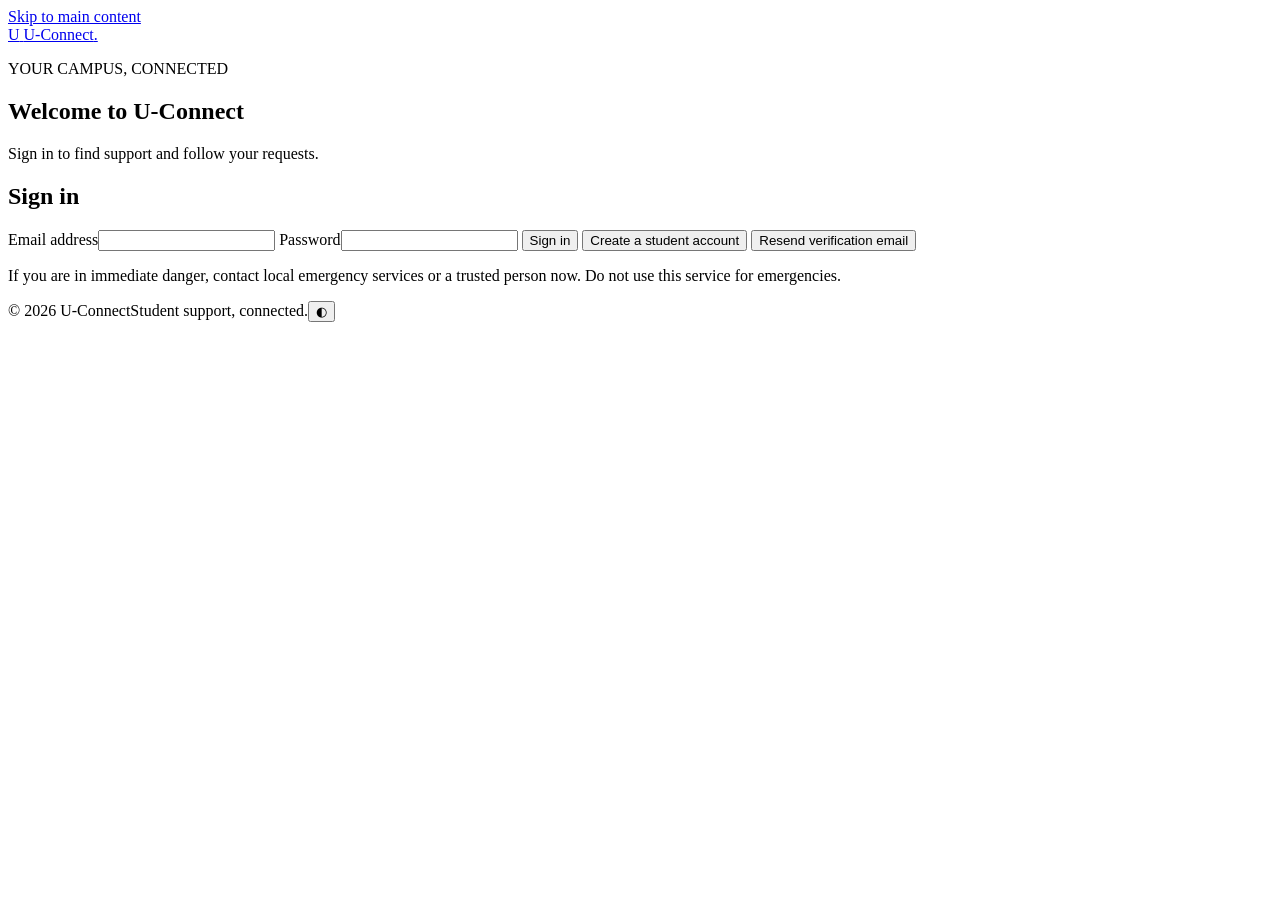
==== commit 2294a368: "Add student portal tabs and support workflow Co-authored-by: Copilot <223556219+Copilot@users.norepl" ====
--- a/frontend/index.html
+++ b/frontend/index.html
@@ -1,63 +1,224 @@
-<!DOCTYPE html>
+<!doctype html>
 <html lang="en">
 <head>
-<meta charset="UTF-8">
-<meta name="viewport" content="width=device-width, initial-scale=1.0, viewport-fit=cover">
-<meta name="theme-color" content="#0B3D2E">
-<meta name="description" content="One Phone. One Student. Equal Opportunity.">
-<title>U-CONNECT</title>
-<link rel="manifest" href="manifest.json">
-<link rel="preconnect" href="https://fonts.googleapis.com">
-<link href="https://fonts.googleapis.com/css2?family=Plus+Jakarta+Sans:wght@400;500;600;700;800&display=swap" rel="stylesheet">
-<style>
-:root{--green:#0E9F6E;--dark:#0B3D2E;--deep:#07271E;--gold:#F6C445;--red:#E23A3A;--blue:#1F6FEB;--bg:#F4F7F5;--card:#FFF;--ink:#12241D;--muted:#5E7269;--line:#E4ECE8;--shadow:0 2px 12px rgba(11,61,46,.08);--radius:20px}
-[data-theme=dark]{--bg:#0C1A15;--card:#132720;--ink:#EDF5F1;--muted:#93A89F;--line:#1E3A30;--shadow:0 2px 14px rgba(0,0,0,.35)}
-*{box-sizing:border-box;margin:0;padding:0;-webkit-tap-highlight-color:transparent}html{scroll-behavior:smooth}body{font-family:"Plus Jakarta Sans",system-ui,sans-serif;background:var(--bg);color:var(--ink);min-height:100vh;transition:.3s}a{color:inherit;text-decoration:none}button{font:inherit;border:0;background:none;color:inherit;cursor:pointer}.wrap{max-width:960px;margin:auto;padding:0 18px 110px}
-.hero{position:relative;overflow:hidden;background:linear-gradient(150deg,var(--deep),var(--dark) 55%,var(--green) 120%);color:#fff;padding:22px 0 90px;border-radius:0 0 32px 32px}.hero:before,.hero:after{content:"";position:absolute;border-radius:50%;opacity:.16}.hero:before{width:220px;height:220px;background:var(--gold);top:-90px;right:-60px}.hero:after{width:160px;height:160px;background:var(--red);bottom:-70px;left:-50px}.topbar{display:flex;justify-content:space-between;align-items:center;gap:12px}.brand{font-size:1.15rem;font-weight:800}.flag{font-size:1.4rem}.pill{display:inline-flex;align-items:center;gap:7px;padding:7px 12px;border:1px solid #ffffff38;border-radius:999px;background:#ffffff24;color:#fff;font-size:.78rem;font-weight:600}.dot{width:8px;height:8px;border-radius:50%;background:#4ADE80;animation:pulse 2s infinite}@keyframes pulse{70%{box-shadow:0 0 0 8px #4ade8000}}.greet{margin-top:26px}.greet .hi{font-size:1rem;opacity:.9}.greet h1{font-size:clamp(1.7rem,6vw,2.4rem);line-height:1.15;margin-top:5px}.greet p{font-size:.85rem;opacity:.75;margin-top:8px}
-.progress-card{position:relative;z-index:2;margin-top:-58px;padding:18px 20px;display:flex;align-items:center;gap:18px;background:var(--card);border:1px solid var(--line);border-radius:var(--radius);box-shadow:var(--shadow)}.ring{position:relative;width:76px;height:76px;flex:none}.ring svg{transform:rotate(-90deg)}.ring .bg{stroke:var(--line)}.ring .fg{stroke:url(#grad);stroke-linecap:round;transition:stroke-dashoffset 1s}.ring .pct{position:absolute;inset:0;display:grid;place-items:center;font-weight:800}.pc-text h2{font-size:1rem}.pc-text p{font-size:.8rem;color:var(--muted);margin-top:3px}.fire{display:inline-block;margin-top:6px;padding:4px 10px;border-radius:999px;background:#0e9f6e1f;color:var(--green);font-size:.75rem;font-weight:700}
-section{margin-top:34px}.sec-head{display:flex;justify-content:space-between;align-items:baseline;margin-bottom:14px}.sec-head h2{font-size:1.15rem}.view,.go{color:var(--green);font-size:.78rem;font-weight:700}.actions{display:grid;grid-template-columns:repeat(2,1fr);gap:12px}.action,.card,.profile{background:var(--card);border:1px solid var(--line);border-radius:var(--radius);box-shadow:var(--shadow)}.action{padding:18px 16px;display:flex;flex-direction:column;gap:10px;transition:transform .15s}.action:active,.card:active{transform:scale(.97)}.action .ic{width:44px;height:44px;display:grid;place-items:center;border-radius:14px;font-size:1.25rem;background:#0e9f6e24}.action:nth-child(2) .ic{background:#1f6feb21}.action:nth-child(3) .ic{background:#e23a3a1f}.action:nth-child(4) .ic{background:#f6c44530}.action b{font-size:.98rem}.action span,.card p{font-size:.76rem;color:var(--muted)}
-.thought{padding:16px 18px;border:1px dashed #0e9f6e66;border-radius:var(--radius);background:linear-gradient(135deg,#f6c44529,#0e9f6e1f);font-size:.88rem;font-weight:600;line-height:1.55}.thought small{display:block;margin-top:6px;color:var(--muted);font-size:.72rem;font-weight:500}.hscroll{display:flex;gap:12px;overflow-x:auto;padding:4px 2px 10px;scroll-snap-type:x mandatory;scrollbar-width:none}.hscroll::-webkit-scrollbar{display:none}.card{scroll-snap-align:start;flex:0 0 78%;max-width:300px;padding:18px;display:flex;flex-direction:column;gap:8px;position:relative;overflow:hidden}.card .ic{font-size:1.6rem}.card h3{font-size:.95rem}.card .go{margin-top:6px;align-self:flex-start}.card.accent{background:linear-gradient(140deg,var(--green),var(--dark));color:#fff;border:0}.card.accent p{color:#ffffffcc}.card.accent .go{color:var(--gold)}.profile{padding:20px;display:flex;flex-direction:column;gap:16px}.p-row{display:flex;align-items:center;gap:14px}.avatar{width:56px;height:56px;display:grid;place-items:center;border-radius:50%;background:linear-gradient(140deg,var(--green),var(--blue));font-size:1.5rem}.p-row p{font-size:.78rem;color:var(--muted)}.stats{display:grid;grid-template-columns:repeat(3,1fr);gap:10px}.stat{padding:12px 8px;text-align:center;border:1px solid var(--line);border-radius:14px;background:var(--bg)}.stat b{display:block;font-size:1.25rem}.stat span{font-size:.68rem;color:var(--muted);font-weight:600;text-transform:uppercase}
-nav.tabs{position:fixed;z-index:50;left:0;right:0;bottom:0;display:flex;justify-content:space-around;padding:10px 8px calc(10px + env(safe-area-inset-bottom));background:var(--card);border-top:1px solid var(--line);box-shadow:0 -4px 20px #0b3d2e14}.tabs a{display:flex;flex-direction:column;align-items:center;gap:3px;padding:7px 14px;border-radius:12px;color:var(--muted);font-size:.64rem;font-weight:700}.tabs a.active{color:var(--green)}.ti{font-size:1.25rem}.theme{padding:7px 10px}
-@media(min-width:760px){.hero{padding-bottom:100px;border-radius:0 0 40px 40px}.actions{grid-template-columns:repeat(4,1fr)}.hscroll{display:grid;grid-template-columns:repeat(2,1fr)}.card{max-width:none}.tabs{top:14px;bottom:auto!important;left:50%!important;right:auto!important;transform:translateX(-50%);width:auto;border-radius:999px;padding:8px 14px!important}.wrap{padding-bottom:80px}}
-@media(max-width:380px){.wrap{padding-left:12px;padding-right:12px}.actions{grid-template-columns:1fr}.progress-card{gap:12px;padding:16px}.pc-text p{font-size:.72rem}}.profile-form{display:grid;gap:8px;margin-top:2px}.profile-form input{width:100%;padding:12px;border:1px solid var(--line);border-radius:10px;background:var(--bg);color:var(--ink);font:inherit}.profile-form button{padding:12px;border-radius:10px;background:var(--green);color:#fff;font-weight:800}.profile-form small{min-height:18px;color:var(--muted)}
-.auth-gate{position:fixed;inset:0;z-index:1000;display:grid;place-items:center;overflow:auto;padding:20px;background:#07271ef5;color:#12241d}.auth-gate[hidden],.auth-card [hidden],.auth-controls[hidden]{display:none}.auth-card{width:min(440px,100%);padding:26px;border-radius:20px;background:#fff;box-shadow:0 20px 70px #0006}.auth-card h1{margin-bottom:8px;color:#0b3d2e;font-size:1.55rem}.auth-card>p{margin:0 0 16px;color:#5e7269;font-size:.88rem;line-height:1.5}.auth-card form{display:grid;gap:12px}.auth-card label{display:grid;gap:5px;font-size:.78rem;font-weight:700}.auth-card input,.auth-card select{width:100%;padding:11px;border:1px solid #c9d8d0;border-radius:9px;background:#fff;color:#12241d;font:inherit}.auth-card button{padding:11px;border:0;border-radius:9px;background:#0e9f6e;color:#fff;font-weight:800}.auth-card .auth-link{padding:4px;background:none;color:#087d57;text-align:left;text-decoration:underline}.auth-message{padding:9px;border-radius:8px;background:#e8f5ee;color:#164b37;font-size:.82rem}.auth-message[data-error=true]{background:#fff0ee;color:#9b2c25}.auth-card .auth-safety{margin:16px 0 0;padding-top:12px;border-top:1px solid #e4ece8;font-size:.72rem}.auth-controls{display:flex;align-items:center;gap:10px;font-size:.75rem}.auth-controls button,.auth-controls a{padding:7px 10px;border-radius:999px;background:#ffffff24;color:#fff;font-weight:700}
-</style>
+    <meta charset="utf-8">
+    <meta name="viewport" content="width=device-width, initial-scale=1">
+    <meta name="theme-color" content="#f5f7f4">
+    <title>U-Connect | Student support, connected</title>
+    <link rel="stylesheet" href="/static/style.css">
 </head>
 <body>
-<div id="authGate" class="auth-gate" role="dialog" aria-modal="true" aria-labelledby="authTitle">
-<div class="auth-card">
-<h1 id="authTitle">Sign in to U-CONNECT</h1>
-<p>Sign in to access your learning and support tools.</p>
-<p id="authMessage" class="auth-message" aria-live="polite" hidden></p>
-<form id="loginForm">
-<label>Email address<input name="email" type="email" autocomplete="email" required maxlength="254"></label>
-<label>Password<input name="password" type="password" autocomplete="current-password" required maxlength="128"></label>
-<button type="submit">Sign in</button>
-<button type="button" class="auth-link" id="showRegister">Create a student account</button>
-<button type="button" class="auth-link" id="resendVerification">Resend verification email</button>
-</form>
-<form id="registerForm" hidden>
-<label>Your name<input name="name" autocomplete="name" required maxlength="80"></label>
-<label>Email address<input name="email" type="email" autocomplete="email" required maxlength="254"></label>
-<label>School<select name="school" required><option value="">Loading schools…</option></select></label>
-<label>Password (at least 12 characters)<input name="password" type="password" autocomplete="new-password" minlength="12" maxlength="128" required></label>
-<button type="submit">Create account</button>
-<button type="button" class="auth-link" id="showLogin">Already have an account? Sign in</button>
-</form>
-<p class="auth-safety">For emergencies, contact local emergency services or a trusted adult. U-CONNECT does not dispatch emergency help.</p>
-</div></div>
-<header class="hero" id="appHeader" inert><div class="wrap"><div class="topbar"><div class="brand">U-CONNECT <span class="flag">🇿🇦</span></div><div><span class="pill" id="connectionStatus"><span class="dot"></span>Online</span><button class="pill theme" id="themeBtn" aria-label="Toggle dark mode">🌙</button><span class="auth-controls" id="authControls" hidden><span id="authIdentity"></span><a data-admin-only href="admin.html" hidden>Manage reports</a><button id="logoutButton" type="button">Sign out</button></span></div></div><div class="greet"><div class="hi">👋 Welcome back</div><h1 id="greeting">Student,<br>what do you need?</h1><p>One Phone. One Student. Equal Opportunity.</p></div></div></header>
-<main class="wrap" id="appShell" inert>
-<div class="progress-card"><div class="ring" role="img" aria-label="Learning progress 0 percent"><svg width="76" height="76" viewBox="0 0 76 76"><defs><linearGradient id="grad"><stop stop-color="#0E9F6E"/><stop offset="1" stop-color="#1F6FEB"/></linearGradient></defs><circle class="bg" cx="38" cy="38" r="32" fill="none" stroke-width="8"/><circle class="fg" id="ringFg" cx="38" cy="38" r="32" fill="none" stroke-width="8" stroke-dasharray="201" stroke-dashoffset="201"/></svg><div class="pct" id="pct">0%</div></div><div class="pc-text"><h2>📈 Learning Progress</h2><p>Progress is based on your latest saved score for each subject.</p><span class="fire">You've got this! 🔥</span></div></div>
-<section><div class="sec-head"><h2>⚡ Quick Actions</h2></div><div class="actions"><a class="action" href="learn.html"><div class="ic">📚</div><b>Learn</b><span>Study anywhere, no laptop needed</span></a><a class="action" href="#safe"><div class="ic">🛡️</div><b>Stay Safe</b><span>Safety information & awareness</span></a><a class="action" href="#help"><div class="ic">🆘</div><b>Get Help</b><span>Find support when you need it</span></a><a class="action" href="#profile"><div class="ic">👤</div><b>My Profile</b><span>Your account & stats</span></a></div></section>
-<section><div class="thought">💬 “Your future is built by what you do today.”<small>Today's thought</small></div></section>
-<section id="learn"><div class="sec-head"><h2>📚 Learn</h2><a class="view" href="learn.html">Open Learn Hub →</a></div><div class="hscroll"><a class="card" href="learn.html"><div class="ic">💻</div><h3>Information Technology</h3><p>Programming • Networks • Systems</p><span class="go">Start →</span></a><a class="card" href="learn.html"><div class="ic">➗</div><h3>Mathematics</h3><p>Practice • Problems • Quizzes</p><span class="go">Start →</span></a><a class="card" href="learn.html"><div class="ic">📖</div><h3>English</h3><p>Reading • Writing • Communication</p><span class="go">Start →</span></a><a class="card" href="learn.html"><div class="ic">🔬</div><h3>Science</h3><p>Lessons • Experiments • Quizzes</p><span class="go">Start →</span></a></div></section>
-<section id="safe"><div class="sec-head"><h2>🛡️ Stay Safe</h2><a class="view" href="#safe">View all →</a></div><div class="hscroll"><a class="card accent" href="#help"><div class="ic">🚨</div><h3>Need immediate help?</h3><p>In danger? Contact emergency services or a trusted adult right away.</p><span class="go">Get help now →</span></a><a class="card" href="#"><div class="ic">💜</div><h3>GBV Awareness</h3><p>Warning signs and how to seek support.</p><span class="go">Learn →</span></a><a class="card" href="#"><div class="ic">🚫</div><h3>Human Trafficking</h3><p>How it happens and warning signs.</p><span class="go">Learn →</span></a><a class="card" href="#"><div class="ic">🚗</div><h3>Travel Safety</h3><p>Safe travel to and from school.</p><span class="go">Learn →</span></a></div></section>
-<section id="help"><div class="sec-head"><h2>🆘 Get Help</h2></div><div class="hscroll"><a class="card" href="tel:10111"><div class="ic">👨‍🏫</div><h3>Trusted Teacher</h3><p>Contact a teacher or school support person.</p><span class="go">Reach out →</span></a><a class="card" href="#"><div class="ic">👨‍👩‍👧</div><h3>Trusted Adult</h3><p>Speak to someone you trust at home or in your community.</p><span class="go">Reach out →</span></a></div></section>
-<section id="profile"><div class="sec-head"><h2>👤 My Profile</h2></div><div class="profile"><div class="p-row"><div class="avatar">🎓</div><div><h3 id="profileName">Student</h3><p id="profileStatus">Account not saved</p></div></div><div class="stats"><div class="stat"><b id="lessonCount">0</b><span>Lessons</span></div><div class="stat"><b id="quizCount">0</b><span>Updates</span></div><div class="stat"><b id="profileProgress" style="color:var(--green)">0%</b><span>Progress</span></div></div><form id="profileForm" class="profile-form"><input id="profileFullName" placeholder="Full name" autocomplete="name" required><input id="profileEmail" type="email" placeholder="Email (optional)" autocomplete="email" readonly><input id="profilePhone" type="tel" placeholder="Phone (optional)" autocomplete="tel"><button type="submit">Save account</button><small id="profileMessage" aria-live="polite"></small></form></div></section>
-</main>
-<nav class="tabs" aria-label="Main navigation" inert><a href="learn.html" class="active"><span class="ti">📚</span>Learn</a><a href="#safe"><span class="ti">🛡️</span>Safe</a><a href="#help"><span class="ti">🆘</span>Help</a><a href="#profile"><span class="ti">👤</span>Profile</a></nav>
-<script src="auth.js"></script>
-<script src="dashboard.js"></script>
+    <a class="skip-link" href="#main-content">Skip to main content</a>
+    <header class="site-header">
+        <a class="brand" href="/" aria-label="U-Connect home">
+            <span class="brand-mark" aria-hidden="true">U</span>
+            <span>U-Connect<span class="brand-dot">.</span></span>
+        </a>
+        <nav class="header-nav" aria-label="Main navigation" id="app-navigation" hidden>
+            <button class="nav-link active" data-view="student-view">Student portal</button>
+            <button class="nav-link" data-view="admin-view" id="admin-navigation" hidden>Administration</button>
+        </nav>
+        <div class="header-actions" id="account-actions" hidden>
+            <button id="notification-button" class="icon-button" aria-label="Show notifications" title="Notifications">
+                <span aria-hidden="true">♧</span><span id="notification-count" class="notification-count" hidden>0</span>
+            </button>
+            <button id="profile-button" class="profile-button" aria-label="Edit your profile">
+                <span class="avatar-small" aria-hidden="true">S</span><span id="header-name">Student</span>
+            </button>
+            <button id="logout-button" class="button button-outline">Sign out</button>
+        </div>
+    </header>
+
+    <main id="main-content">
+        <section id="auth-panel" class="auth-panel" aria-labelledby="auth-title">
+            <p class="eyebrow">YOUR CAMPUS, CONNECTED</p>
+            <h1 id="auth-title">Welcome to U-Connect</h1>
+            <p class="muted">Sign in to find support and follow your requests.</p>
+            <p id="auth-message" class="form-message" role="status" hidden></p>
+            <form id="login-form" class="auth-form">
+                <h2>Sign in</h2>
+                <label>Email address<input name="email" type="email" autocomplete="email" required maxlength="254"></label>
+                <label>Password<input name="password" type="password" autocomplete="current-password" required maxlength="128"></label>
+                <button class="button button-dark button-full" type="submit">Sign in</button>
+                <button class="text-link auth-switch" id="show-registration" type="button">Create a student account</button>
+                <button class="text-link auth-switch" id="resend-verification" type="button">Resend verification email</button>
+            </form>
+            <form id="registration-form" class="auth-form" hidden>
+                <h2>Create your account</h2>
+                <label>Your name<input name="name" autocomplete="name" required maxlength="80"></label>
+                <label>Email address<input name="email" type="email" autocomplete="email" required maxlength="254"></label>
+                <label>School<select name="school" id="school-select" required><option value="">Loading schools…</option></select></label>
+                <label>Password (at least 12 characters)<input name="password" type="password" autocomplete="new-password" minlength="12" maxlength="128" required></label>
+                <button class="button button-dark button-full" type="submit">Create account</button>
+                <button class="text-link auth-switch" id="show-login" type="button">Already have an account? Sign in</button>
+            </form>
+            <p class="auth-safety-note">If you are in immediate danger, contact local emergency services or a trusted person now. Do not use this service for emergencies.</p>
+        </section>
+
+        <div id="student-view" class="app-view" hidden>
+            <nav class="tabs" aria-label="Student pages">
+                <button class="tab-link active" type="button" data-page="home" aria-current="page"><span class="tab-icon" aria-hidden="true">🏠</span><span>Home</span></button>
+                <button class="tab-link" type="button" data-page="learn" aria-current="false"><span class="tab-icon" aria-hidden="true">📚</span><span>Learn</span></button>
+                <button class="tab-link" type="button" data-page="stay-safe" aria-current="false"><span class="tab-icon" aria-hidden="true">🛡️</span><span>Stay Safe</span></button>
+                <button class="tab-link" type="button" data-page="get-help" aria-current="false"><span class="tab-icon" aria-hidden="true">🆘</span><span>Get Help</span></button>
+                <button class="tab-link" type="button" data-page="profile" aria-current="false"><span class="tab-icon" aria-hidden="true">👤</span><span>Profile</span></button>
+            </nav>
+
+            <section id="home" class="student-page active" aria-labelledby="hero-title">
+                <div class="hero">
+                    <div class="hero-copy">
+                        <p class="eyebrow">YOUR CAMPUS, CONNECTED</p>
+                        <h1 id="hero-title">Support that moves<br>you <span>forward.</span></h1>
+                        <p class="hero-description">Find the help, resources, and people you need to make the most of your student journey.</p>
+                        <button class="button button-light" id="get-started">Get started <span aria-hidden="true">→</span></button>
+                        <p class="hero-note">Tell us what you need. We’ll connect you with the right support and keep you updated.</p>
+                    </div>
+                    <div class="hero-art" aria-hidden="true">
+                        <div class="art-orbit orbit-one"></div><div class="art-orbit orbit-two"></div>
+                        <div class="art-card"><span class="art-icon">✦</span><strong>Here for your<br>next step.</strong><span class="art-caption">One student. One connection.</span></div>
+                        <span class="art-spark spark-one">✳</span><span class="art-spark spark-two">＋</span>
+                    </div>
+                </div>
+
+                <section class="section" id="services" aria-labelledby="services-title">
+                    <div class="section-heading">
+                        <div><p class="eyebrow">START HERE</p><h2 id="services-title">What can we help with?</h2></div>
+                        <label class="search-box"><span aria-hidden="true">⌕</span><span class="visually-hidden">Search services</span><input id="service-search" type="search" placeholder="Search support or services"></label>
+                    </div>
+                    <div class="filter-row" role="group" aria-label="Filter services">
+                        <button class="filter-chip selected" data-filter="all" aria-pressed="true">All services</button>
+                        <button class="filter-chip" data-filter="study" aria-pressed="false">Study</button>
+                        <button class="filter-chip" data-filter="wellbeing" aria-pressed="false">Wellbeing</button>
+                        <button class="filter-chip" data-filter="practical" aria-pressed="false">Practical support</button>
+                    </div>
+                    <div id="service-grid" class="service-grid">
+                        <article class="service-card" data-category="study" data-search="academic tutoring study learning course support">
+                            <span class="service-icon icon-lilac" aria-hidden="true">✎</span><p class="card-kicker">STUDY & GROW</p><h3>Academic support</h3><p>Find tutoring, study resources, and guidance to help you succeed.</p><button class="text-link" data-request="Academic support">Explore support <span aria-hidden="true">→</span></button>
+                        </article>
+                        <article class="service-card" data-category="wellbeing" data-search="wellbeing counselling mental health safety trusted person">
+                            <span class="service-icon icon-peach" aria-hidden="true">♡</span><p class="card-kicker">YOU MATTER</p><h3>Wellbeing & safety</h3><p>Find school wellbeing support and guidance.</p><button class="text-link" data-request="Wellbeing and safety">Find support <span aria-hidden="true">→</span></button>
+                        </article>
+                        <article class="service-card" data-category="practical" data-search="financial funding food transport accommodation practical">
+                            <span class="service-icon icon-mint" aria-hidden="true">⌂</span><p class="card-kicker">EVERYDAY HELP</p><h3>Practical support</h3><p>Get help finding student services, funding, and essentials.</p><button class="text-link" data-request="Practical support">See options <span aria-hidden="true">→</span></button>
+                        </article>
+                        <article class="service-card" data-category="study" data-search="digital access devices internet technology">
+                            <span class="service-icon icon-yellow" aria-hidden="true">⌘</span><p class="card-kicker">STAY CONNECTED</p><h3>Digital access</h3><p>Explore device, data, and digital learning support options.</p><button class="text-link" data-request="Digital access">Get connected <span aria-hidden="true">→</span></button>
+                        </article>
+                    </div>
+                    <p id="service-empty" class="empty-state" hidden>No services match that search. Try another word or choose a different filter.</p>
+                </section>
+
+                <section class="trust-strip" aria-label="About U-Connect">
+                    <div><span class="trust-icon" aria-hidden="true">◎</span><div><strong>Built around students</strong><p>Support should be simple to find and easy to use.</p></div></div>
+                    <div><span class="trust-icon" aria-hidden="true">▤</span><div><strong>Your information matters</strong><p>Requests are saved securely and scoped to your account and school.</p></div></div>
+                    <div><span class="trust-icon" aria-hidden="true">↗</span><div><strong>Report a problem</strong><p><a href="mailto:support@u-connect.example">Tell our support team</a> if something isn’t working.</p></div></div>
+                </section>
+            </section>
+
+            <section id="learn" class="student-page" aria-labelledby="learn-title">
+                <div class="section-heading page-heading"><div><p class="eyebrow">LEARN</p><h1 id="learn-title">Learning support</h1><p class="muted">Ask your school about study guidance, learning materials, and digital access.</p></div></div>
+                <div class="service-grid page-cards">
+                    <article class="service-card">
+                        <span class="service-icon icon-lilac" aria-hidden="true">✎</span><p class="card-kicker">STUDY & GROW</p><h2>Academic support</h2><p>Request tutoring, study resources, or guidance with your coursework.</p><button class="text-link" data-request="Academic support">Request academic support <span aria-hidden="true">→</span></button>
+                    </article>
+                    <article class="service-card">
+                        <span class="service-icon icon-yellow" aria-hidden="true">⌘</span><p class="card-kicker">STAY CONNECTED</p><h2>Digital access</h2><p>Ask about options for devices, data, or access to digital learning.</p><button class="text-link" data-request="Digital access">Request digital support <span aria-hidden="true">→</span></button>
+                    </article>
+                </div>
+                <p class="muted page-hint">You can also <button class="text-link" type="button" data-go-page="home">browse all services</button>.</p>
+            </section>
+
+            <section id="stay-safe" class="student-page" aria-labelledby="safety-title">
+                <div class="section-heading page-heading"><div><p class="eyebrow">STAY SAFE</p><h1 id="safety-title">Your wellbeing matters</h1><p class="muted">Connect with your school’s wellbeing and safety support.</p></div></div>
+                <div class="panel safety-panel">
+                    <span class="service-icon icon-peach" aria-hidden="true">♡</span>
+                    <h2>Wellbeing & safety support</h2>
+                    <p class="muted">Request support from your school’s wellbeing team. Share only what you’re comfortable sharing.</p>
+                    <button class="button button-dark" data-request="Wellbeing and safety">Find support</button>
+                </div>
+                <p class="safety-notice"><strong>Need urgent help?</strong> If you are in immediate danger, contact local emergency services or a trusted person now. Do not use U-Connect for emergencies.</p>
+            </section>
+
+            <section id="get-help" class="student-page" aria-labelledby="get-help-title">
+                <div class="section-heading page-heading"><div><p class="eyebrow">GET HELP</p><h1 id="get-help-title">Support when you need it</h1><p class="muted">Request practical help, follow updates, or contact the support team.</p></div><button class="button button-dark" id="new-request-button">Make a request</button></div>
+                <article class="service-card practical-card">
+                    <span class="service-icon icon-mint" aria-hidden="true">⌂</span><p class="card-kicker">EVERYDAY HELP</p><h2>Practical support</h2><p>Ask about student services, funding, food, transport, or accommodation.</p><button class="text-link" data-request="Practical support">Request practical support <span aria-hidden="true">→</span></button>
+                </article>
+                <section class="section two-column">
+                    <div class="panel tracking-panel" id="my-requests">
+                        <div class="section-heading compact"><div><p class="eyebrow">YOUR ACTIVITY</p><h2>My requests</h2></div><span id="request-total" class="count-pill">0</span></div>
+                        <p class="muted">Updates stay here, so you always know what happens next.</p>
+                        <div id="request-list" class="request-list"></div>
+                        <div id="requests-empty" class="empty-inline"><span aria-hidden="true">✧</span><strong>Nothing in progress</strong><p>When you ask for support, you can follow its status here.</p><button class="text-link" id="browse-services">Browse services <span aria-hidden="true">→</span></button></div>
+                    </div>
+                    <div class="panel help-panel">
+                        <p class="eyebrow">NEED A HAND?</p><h2>We're here to help.</h2>
+                        <p class="muted">Not sure where to begin? Check the quick answers or talk to the support team.</p>
+                        <div class="help-actions"><a class="button button-dark" href="mailto:support@u-connect.example">Contact support</a><button class="button button-outline" id="faq-button">Read FAQs</button></div>
+                        <div class="faq-list" id="faq-list" hidden>
+                            <details><summary>Who can see my request?</summary><p>Authorized administrators at your school can review requests to provide support. Share only what is needed.</p></details>
+                            <details><summary>How do I check for updates?</summary><p>Your latest request status appears in My requests.</p></details>
+                            <details><summary>What if I need urgent help?</summary><p>If you are in immediate danger, contact local emergency services or a trusted person now.</p></details>
+                        </div>
+                    </div>
+                </section>
+            </section>
+
+            <section id="profile" class="student-page" aria-labelledby="profile-title">
+                <div class="section-heading page-heading"><div><p class="eyebrow">YOUR ACCOUNT</p><h1 id="profile-title">My profile</h1><p class="muted">Manage your personal information and settings.</p></div></div>
+                <div class="panel profile-panel">
+                    <div class="avatar-small profile-avatar" aria-hidden="true">S</div>
+                    <h2 id="profile-display-name">Student</h2>
+                    <p id="profile-display-email" class="muted"></p>
+                    <div class="help-actions"><button class="button button-dark" id="edit-profile-button">Edit profile</button><button class="button button-outline" id="profile-logout-button">Sign out</button></div>
+                </div>
+            </section>
+        </div>
+
+        <div id="admin-view" class="app-view" hidden>
+            <div class="admin-heading">
+                <div><p class="eyebrow">U-CONNECT OPERATIONS</p><h1>School support requests</h1><p class="muted">Review and manage requests for your school.</p></div>
+                <button id="export-button" class="button button-dark">↓ Export report</button>
+            </div>
+            <section class="admin-panel">
+                <div class="section-heading"><div><p class="eyebrow">SERVICE QUEUE</p><h2>Request management</h2></div><span class="muted" id="queue-count"></span></div>
+                <div class="admin-controls">
+                    <label class="search-box"><span aria-hidden="true">⌕</span><span class="visually-hidden">Search requests</span><input id="request-search" type="search" placeholder="Search requests"></label>
+                    <label class="select-label"><span class="visually-hidden">Filter by status</span><select id="status-filter"><option value="all">All statuses</option><option>New</option><option>In review</option><option>Approved</option><option>Resolved</option><option>Rejected</option></select></label>
+                    <label class="select-label"><span class="visually-hidden">Filter by category</span><select id="category-filter"><option value="all">All categories</option><option>Academic support</option><option>Wellbeing and safety</option><option>Practical support</option><option>Digital access</option></select></label>
+                    <label class="date-label">From <input id="date-from" type="date"></label>
+                    <label class="date-label">To <input id="date-to" type="date"></label>
+                </div>
+                <p id="date-filter-error" class="form-message error-message" role="alert" hidden>The start date must be on or before the end date.</p>
+                <div class="table-wrap"><table><thead><tr><th>Request</th><th>Student</th><th>Submitted</th><th>Status</th><th>Assign to</th><th>Update status</th></tr></thead><tbody id="admin-request-rows"></tbody></table></div>
+                <p id="admin-requests-empty" class="empty-state" hidden>No requests found. Clear the filters or check back later.</p>
+            </section>
+        </div>
+    </main>
+
+    <footer class="site-footer"><span>© 2026 U-Connect</span><span>Student support, connected.</span><button id="theme-button" class="theme-button" aria-label="Toggle colour theme">◐</button></footer>
+
+    <dialog id="request-dialog" class="modal">
+        <form id="request-form" method="dialog">
+            <button type="button" class="modal-close" data-close-dialog aria-label="Close">×</button>
+            <p class="eyebrow">LET’S GET YOU CONNECTED</p><h2>Request support</h2><p class="muted">Share only what you’re comfortable sharing. Authorized administrators at your school can review your request.</p>
+            <label>What do you need help with?<select id="request-category" name="category" required><option value="">Choose a service</option><option>Academic support</option><option>Wellbeing and safety</option><option>Practical support</option><option>Digital access</option></select></label>
+            <label>A little more detail<textarea name="description" rows="4" maxlength="600" placeholder="Tell us what would be helpful (optional)"></textarea></label>
+            <p id="form-error" class="form-message error-message" role="alert" hidden></p>
+            <button class="button button-dark button-full" type="submit">Send request</button>
+            <p class="form-footnote">School administrators can review requests. Avoid sharing sensitive details; do not use this service for emergencies.</p>
+        </form>
+    </dialog>
+    <dialog id="profile-dialog" class="modal">
+        <form id="profile-form" method="dialog">
+            <button type="button" class="modal-close" data-close-dialog aria-label="Close">×</button>
+            <p class="eyebrow">YOUR ACCOUNT</p><h2>Your profile</h2>
+            <label>Your name<input id="profile-name-input" name="name" autocomplete="name" required maxlength="80"></label>
+            <label>Email address<input id="profile-email-input" name="email" type="email" autocomplete="email" readonly></label>
+            <button class="button button-dark button-full" type="submit">Save profile</button>
+        </form>
+    </dialog>
+    <div id="toast" class="toast" role="status" aria-live="polite"></div>
+    <script src="/static/app.js"></script>
 </body>
 </html>
